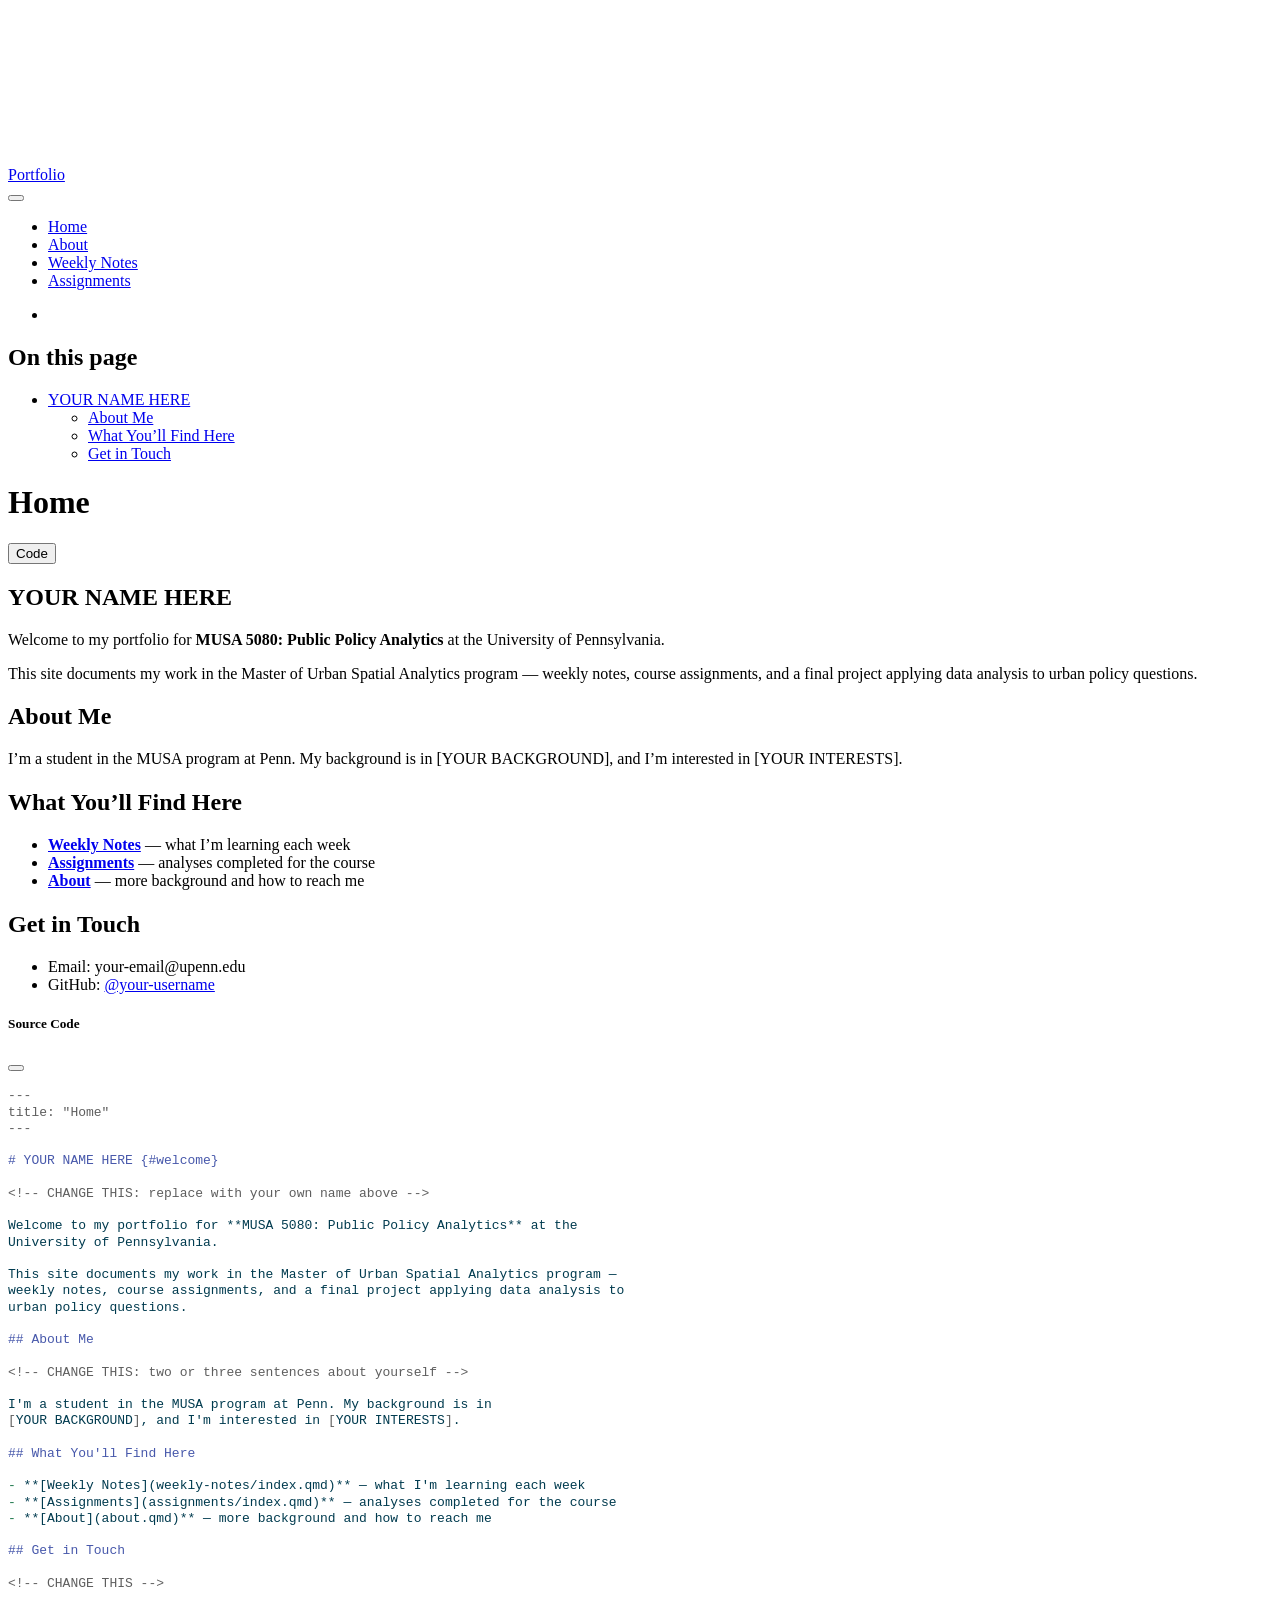
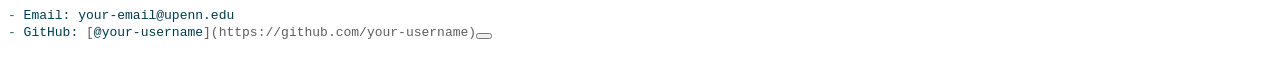
==== docs/index.html @ 505c193d "Initial commit" ====
<!DOCTYPE html>
<html xmlns="http://www.w3.org/1999/xhtml" lang="en" xml:lang="en"><head>

<meta charset="utf-8">
<meta name="generator" content="quarto-1.6.42">

<meta name="viewport" content="width=device-width, initial-scale=1.0, user-scalable=yes">


<title>Home – YOUR NAME HERE - MUSA 5080 Portfolio</title>
<style>
code{white-space: pre-wrap;}
span.smallcaps{font-variant: small-caps;}
div.columns{display: flex; gap: min(4vw, 1.5em);}
div.column{flex: auto; overflow-x: auto;}
div.hanging-indent{margin-left: 1.5em; text-indent: -1.5em;}
ul.task-list{list-style: none;}
ul.task-list li input[type="checkbox"] {
  width: 0.8em;
  margin: 0 0.8em 0.2em -1em; /* quarto-specific, see https://github.com/quarto-dev/quarto-cli/issues/4556 */ 
  vertical-align: middle;
}
/* CSS for syntax highlighting */
pre > code.sourceCode { white-space: pre; position: relative; }
pre > code.sourceCode > span { line-height: 1.25; }
pre > code.sourceCode > span:empty { height: 1.2em; }
.sourceCode { overflow: visible; }
code.sourceCode > span { color: inherit; text-decoration: inherit; }
div.sourceCode { margin: 1em 0; }
pre.sourceCode { margin: 0; }
@media screen {
div.sourceCode { overflow: auto; }
}
@media print {
pre > code.sourceCode { white-space: pre-wrap; }
pre > code.sourceCode > span { display: inline-block; text-indent: -5em; padding-left: 5em; }
}
pre.numberSource code
  { counter-reset: source-line 0; }
pre.numberSource code > span
  { position: relative; left: -4em; counter-increment: source-line; }
pre.numberSource code > span > a:first-child::before
  { content: counter(source-line);
    position: relative; left: -1em; text-align: right; vertical-align: baseline;
    border: none; display: inline-block;
    -webkit-touch-callout: none; -webkit-user-select: none;
    -khtml-user-select: none; -moz-user-select: none;
    -ms-user-select: none; user-select: none;
    padding: 0 4px; width: 4em;
  }
pre.numberSource { margin-left: 3em;  padding-left: 4px; }
div.sourceCode
  {   }
@media screen {
pre > code.sourceCode > span > a:first-child::before { text-decoration: underline; }
}
</style>


<script src="site_libs/quarto-nav/quarto-nav.js"></script>
<script src="site_libs/quarto-nav/headroom.min.js"></script>
<script src="site_libs/clipboard/clipboard.min.js"></script>
<script src="site_libs/quarto-search/autocomplete.umd.js"></script>
<script src="site_libs/quarto-search/fuse.min.js"></script>
<script src="site_libs/quarto-search/quarto-search.js"></script>
<meta name="quarto:offset" content="./">
<script src="site_libs/quarto-html/quarto.js"></script>
<script src="site_libs/quarto-html/popper.min.js"></script>
<script src="site_libs/quarto-html/tippy.umd.min.js"></script>
<script src="site_libs/quarto-html/anchor.min.js"></script>
<link href="site_libs/quarto-html/tippy.css" rel="stylesheet">
<link href="site_libs/quarto-html/quarto-syntax-highlighting-2f5df379a58b258e96c21c0638c20c03.css" rel="stylesheet" id="quarto-text-highlighting-styles">
<script src="site_libs/bootstrap/bootstrap.min.js"></script>
<link href="site_libs/bootstrap/bootstrap-icons.css" rel="stylesheet">
<link href="site_libs/bootstrap/bootstrap-6bd9cfa162949bde0a231f530c97869d.min.css" rel="stylesheet" append-hash="true" id="quarto-bootstrap" data-mode="light">
<script id="quarto-search-options" type="application/json">{
  "location": "navbar",
  "copy-button": false,
  "collapse-after": 3,
  "panel-placement": "end",
  "type": "overlay",
  "limit": 50,
  "keyboard-shortcut": [
    "f",
    "/",
    "s"
  ],
  "show-item-context": false,
  "language": {
    "search-no-results-text": "No results",
    "search-matching-documents-text": "matching documents",
    "search-copy-link-title": "Copy link to search",
    "search-hide-matches-text": "Hide additional matches",
    "search-more-match-text": "more match in this document",
    "search-more-matches-text": "more matches in this document",
    "search-clear-button-title": "Clear",
    "search-text-placeholder": "",
    "search-detached-cancel-button-title": "Cancel",
    "search-submit-button-title": "Submit",
    "search-label": "Search"
  }
}</script>


</head>

<body class="nav-fixed">

<div id="quarto-search-results"></div>
  <header id="quarto-header" class="headroom fixed-top">
    <nav class="navbar navbar-expand-lg " data-bs-theme="dark">
      <div class="navbar-container container-fluid">
      <div class="navbar-brand-container mx-auto">
    <a class="navbar-brand" href="./index.html">
    <span class="navbar-title">Portfolio</span>
    </a>
  </div>
            <div id="quarto-search" class="" title="Search"></div>
          <button class="navbar-toggler" type="button" data-bs-toggle="collapse" data-bs-target="#navbarCollapse" aria-controls="navbarCollapse" role="menu" aria-expanded="false" aria-label="Toggle navigation" onclick="if (window.quartoToggleHeadroom) { window.quartoToggleHeadroom(); }">
  <span class="navbar-toggler-icon"></span>
</button>
          <div class="collapse navbar-collapse" id="navbarCollapse">
            <ul class="navbar-nav navbar-nav-scroll me-auto">
  <li class="nav-item">
    <a class="nav-link active" href="./index.html" aria-current="page"> 
<span class="menu-text">Home</span></a>
  </li>  
  <li class="nav-item">
    <a class="nav-link" href="./about.html"> 
<span class="menu-text">About</span></a>
  </li>  
  <li class="nav-item">
    <a class="nav-link" href="./weekly-notes/index.html"> 
<span class="menu-text">Weekly Notes</span></a>
  </li>  
  <li class="nav-item">
    <a class="nav-link" href="./assignments/index.html"> 
<span class="menu-text">Assignments</span></a>
  </li>  
</ul>
            <ul class="navbar-nav navbar-nav-scroll ms-auto">
  <li class="nav-item compact">
    <a class="nav-link" href="https://github.com/YOUR-USERNAME-HERE/MUSA-5080-portfolio"> <i class="bi bi-github" role="img">
</i> 
<span class="menu-text"></span></a>
  </li>  
</ul>
          </div> <!-- /navcollapse -->
            <div class="quarto-navbar-tools">
</div>
      </div> <!-- /container-fluid -->
    </nav>
</header>
<!-- content -->
<div id="quarto-content" class="quarto-container page-columns page-rows-contents page-layout-article page-navbar">
<!-- sidebar -->
<!-- margin-sidebar -->
    <div id="quarto-margin-sidebar" class="sidebar margin-sidebar">
        <nav id="TOC" role="doc-toc" class="toc-active">
    <h2 id="toc-title">On this page</h2>
   
  <ul>
  <li><a href="#welcome" id="toc-welcome" class="nav-link active" data-scroll-target="#welcome">YOUR NAME HERE</a>
  <ul class="collapse">
  <li><a href="#about-me" id="toc-about-me" class="nav-link" data-scroll-target="#about-me">About Me</a></li>
  <li><a href="#what-youll-find-here" id="toc-what-youll-find-here" class="nav-link" data-scroll-target="#what-youll-find-here">What You’ll Find Here</a></li>
  <li><a href="#get-in-touch" id="toc-get-in-touch" class="nav-link" data-scroll-target="#get-in-touch">Get in Touch</a></li>
  </ul></li>
  </ul>
</nav>
    </div>
<!-- main -->
<main class="content" id="quarto-document-content">

<header id="title-block-header" class="quarto-title-block default">
<div class="quarto-title">
<div class="quarto-title-block"><div><h1 class="title">Home</h1><button type="button" class="btn code-tools-button" id="quarto-code-tools-source"><i class="bi"></i> Code</button></div></div>
</div>



<div class="quarto-title-meta">

    
  
    
  </div>
  


</header>


<section id="welcome" class="level1">
<h1>YOUR NAME HERE</h1>
<!-- CHANGE THIS: replace with your own name above -->
<p>Welcome to my portfolio for <strong>MUSA 5080: Public Policy Analytics</strong> at the University of Pennsylvania.</p>
<p>This site documents my work in the Master of Urban Spatial Analytics program — weekly notes, course assignments, and a final project applying data analysis to urban policy questions.</p>
<section id="about-me" class="level2">
<h2 class="anchored" data-anchor-id="about-me">About Me</h2>
<!-- CHANGE THIS: two or three sentences about yourself -->
<p>I’m a student in the MUSA program at Penn. My background is in [YOUR BACKGROUND], and I’m interested in [YOUR INTERESTS].</p>
</section>
<section id="what-youll-find-here" class="level2">
<h2 class="anchored" data-anchor-id="what-youll-find-here">What You’ll Find Here</h2>
<ul>
<li><strong><a href="./weekly-notes/index.html">Weekly Notes</a></strong> — what I’m learning each week</li>
<li><strong><a href="./assignments/index.html">Assignments</a></strong> — analyses completed for the course</li>
<li><strong><a href="./about.html">About</a></strong> — more background and how to reach me</li>
</ul>
</section>
<section id="get-in-touch" class="level2">
<h2 class="anchored" data-anchor-id="get-in-touch">Get in Touch</h2>
<!-- CHANGE THIS -->
<ul>
<li>Email: your-email@upenn.edu</li>
<li>GitHub: <a href="https://github.com/your-username"><span class="citation" data-cites="your-username">@your-username</span></a></li>
</ul>


<!-- -->

</section>
</section>

</main> <!-- /main -->
<script id="quarto-html-after-body" type="application/javascript">
window.document.addEventListener("DOMContentLoaded", function (event) {
  const toggleBodyColorMode = (bsSheetEl) => {
    const mode = bsSheetEl.getAttribute("data-mode");
    const bodyEl = window.document.querySelector("body");
    if (mode === "dark") {
      bodyEl.classList.add("quarto-dark");
      bodyEl.classList.remove("quarto-light");
    } else {
      bodyEl.classList.add("quarto-light");
      bodyEl.classList.remove("quarto-dark");
    }
  }
  const toggleBodyColorPrimary = () => {
    const bsSheetEl = window.document.querySelector("link#quarto-bootstrap");
    if (bsSheetEl) {
      toggleBodyColorMode(bsSheetEl);
    }
  }
  toggleBodyColorPrimary();  
  const icon = "";
  const anchorJS = new window.AnchorJS();
  anchorJS.options = {
    placement: 'right',
    icon: icon
  };
  anchorJS.add('.anchored');
  const isCodeAnnotation = (el) => {
    for (const clz of el.classList) {
      if (clz.startsWith('code-annotation-')) {                     
        return true;
      }
    }
    return false;
  }
  const onCopySuccess = function(e) {
    // button target
    const button = e.trigger;
    // don't keep focus
    button.blur();
    // flash "checked"
    button.classList.add('code-copy-button-checked');
    var currentTitle = button.getAttribute("title");
    button.setAttribute("title", "Copied!");
    let tooltip;
    if (window.bootstrap) {
      button.setAttribute("data-bs-toggle", "tooltip");
      button.setAttribute("data-bs-placement", "left");
      button.setAttribute("data-bs-title", "Copied!");
      tooltip = new bootstrap.Tooltip(button, 
        { trigger: "manual", 
          customClass: "code-copy-button-tooltip",
          offset: [0, -8]});
      tooltip.show();    
    }
    setTimeout(function() {
      if (tooltip) {
        tooltip.hide();
        button.removeAttribute("data-bs-title");
        button.removeAttribute("data-bs-toggle");
        button.removeAttribute("data-bs-placement");
      }
      button.setAttribute("title", currentTitle);
      button.classList.remove('code-copy-button-checked');
    }, 1000);
    // clear code selection
    e.clearSelection();
  }
  const getTextToCopy = function(trigger) {
      const codeEl = trigger.previousElementSibling.cloneNode(true);
      for (const childEl of codeEl.children) {
        if (isCodeAnnotation(childEl)) {
          childEl.remove();
        }
      }
      return codeEl.innerText;
  }
  const clipboard = new window.ClipboardJS('.code-copy-button:not([data-in-quarto-modal])', {
    text: getTextToCopy
  });
  clipboard.on('success', onCopySuccess);
  if (window.document.getElementById('quarto-embedded-source-code-modal')) {
    const clipboardModal = new window.ClipboardJS('.code-copy-button[data-in-quarto-modal]', {
      text: getTextToCopy,
      container: window.document.getElementById('quarto-embedded-source-code-modal')
    });
    clipboardModal.on('success', onCopySuccess);
  }
  const viewSource = window.document.getElementById('quarto-view-source') ||
                     window.document.getElementById('quarto-code-tools-source');
  if (viewSource) {
    const sourceUrl = viewSource.getAttribute("data-quarto-source-url");
    viewSource.addEventListener("click", function(e) {
      if (sourceUrl) {
        // rstudio viewer pane
        if (/\bcapabilities=\b/.test(window.location)) {
          window.open(sourceUrl);
        } else {
          window.location.href = sourceUrl;
        }
      } else {
        const modal = new bootstrap.Modal(document.getElementById('quarto-embedded-source-code-modal'));
        modal.show();
      }
      return false;
    });
  }
  function toggleCodeHandler(show) {
    return function(e) {
      const detailsSrc = window.document.querySelectorAll(".cell > details > .sourceCode");
      for (let i=0; i<detailsSrc.length; i++) {
        const details = detailsSrc[i].parentElement;
        if (show) {
          details.open = true;
        } else {
          details.removeAttribute("open");
        }
      }
      const cellCodeDivs = window.document.querySelectorAll(".cell > .sourceCode");
      const fromCls = show ? "hidden" : "unhidden";
      const toCls = show ? "unhidden" : "hidden";
      for (let i=0; i<cellCodeDivs.length; i++) {
        const codeDiv = cellCodeDivs[i];
        if (codeDiv.classList.contains(fromCls)) {
          codeDiv.classList.remove(fromCls);
          codeDiv.classList.add(toCls);
        } 
      }
      return false;
    }
  }
  const hideAllCode = window.document.getElementById("quarto-hide-all-code");
  if (hideAllCode) {
    hideAllCode.addEventListener("click", toggleCodeHandler(false));
  }
  const showAllCode = window.document.getElementById("quarto-show-all-code");
  if (showAllCode) {
    showAllCode.addEventListener("click", toggleCodeHandler(true));
  }
    var localhostRegex = new RegExp(/^(?:http|https):\/\/localhost\:?[0-9]*\//);
    var mailtoRegex = new RegExp(/^mailto:/);
      var filterRegex = new RegExp('/' + window.location.host + '/');
    var isInternal = (href) => {
        return filterRegex.test(href) || localhostRegex.test(href) || mailtoRegex.test(href);
    }
    // Inspect non-navigation links and adorn them if external
 	var links = window.document.querySelectorAll('a[href]:not(.nav-link):not(.navbar-brand):not(.toc-action):not(.sidebar-link):not(.sidebar-item-toggle):not(.pagination-link):not(.no-external):not([aria-hidden]):not(.dropdown-item):not(.quarto-navigation-tool):not(.about-link)');
    for (var i=0; i<links.length; i++) {
      const link = links[i];
      if (!isInternal(link.href)) {
        // undo the damage that might have been done by quarto-nav.js in the case of
        // links that we want to consider external
        if (link.dataset.originalHref !== undefined) {
          link.href = link.dataset.originalHref;
        }
      }
    }
  function tippyHover(el, contentFn, onTriggerFn, onUntriggerFn) {
    const config = {
      allowHTML: true,
      maxWidth: 500,
      delay: 100,
      arrow: false,
      appendTo: function(el) {
          return el.parentElement;
      },
      interactive: true,
      interactiveBorder: 10,
      theme: 'quarto',
      placement: 'bottom-start',
    };
    if (contentFn) {
      config.content = contentFn;
    }
    if (onTriggerFn) {
      config.onTrigger = onTriggerFn;
    }
    if (onUntriggerFn) {
      config.onUntrigger = onUntriggerFn;
    }
    window.tippy(el, config); 
  }
  const noterefs = window.document.querySelectorAll('a[role="doc-noteref"]');
  for (var i=0; i<noterefs.length; i++) {
    const ref = noterefs[i];
    tippyHover(ref, function() {
      // use id or data attribute instead here
      let href = ref.getAttribute('data-footnote-href') || ref.getAttribute('href');
      try { href = new URL(href).hash; } catch {}
      const id = href.replace(/^#\/?/, "");
      const note = window.document.getElementById(id);
      if (note) {
        return note.innerHTML;
      } else {
        return "";
      }
    });
  }
  const xrefs = window.document.querySelectorAll('a.quarto-xref');
  const processXRef = (id, note) => {
    // Strip column container classes
    const stripColumnClz = (el) => {
      el.classList.remove("page-full", "page-columns");
      if (el.children) {
        for (const child of el.children) {
          stripColumnClz(child);
        }
      }
    }
    stripColumnClz(note)
    if (id === null || id.startsWith('sec-')) {
      // Special case sections, only their first couple elements
      const container = document.createElement("div");
      if (note.children && note.children.length > 2) {
        container.appendChild(note.children[0].cloneNode(true));
        for (let i = 1; i < note.children.length; i++) {
          const child = note.children[i];
          if (child.tagName === "P" && child.innerText === "") {
            continue;
          } else {
            container.appendChild(child.cloneNode(true));
            break;
          }
        }
        if (window.Quarto?.typesetMath) {
          window.Quarto.typesetMath(container);
        }
        return container.innerHTML
      } else {
        if (window.Quarto?.typesetMath) {
          window.Quarto.typesetMath(note);
        }
        return note.innerHTML;
      }
    } else {
      // Remove any anchor links if they are present
      const anchorLink = note.querySelector('a.anchorjs-link');
      if (anchorLink) {
        anchorLink.remove();
      }
      if (window.Quarto?.typesetMath) {
        window.Quarto.typesetMath(note);
      }
      if (note.classList.contains("callout")) {
        return note.outerHTML;
      } else {
        return note.innerHTML;
      }
    }
  }
  for (var i=0; i<xrefs.length; i++) {
    const xref = xrefs[i];
    tippyHover(xref, undefined, function(instance) {
      instance.disable();
      let url = xref.getAttribute('href');
      let hash = undefined; 
      if (url.startsWith('#')) {
        hash = url;
      } else {
        try { hash = new URL(url).hash; } catch {}
      }
      if (hash) {
        const id = hash.replace(/^#\/?/, "");
        const note = window.document.getElementById(id);
        if (note !== null) {
          try {
            const html = processXRef(id, note.cloneNode(true));
            instance.setContent(html);
          } finally {
            instance.enable();
            instance.show();
          }
        } else {
          // See if we can fetch this
          fetch(url.split('#')[0])
          .then(res => res.text())
          .then(html => {
            const parser = new DOMParser();
            const htmlDoc = parser.parseFromString(html, "text/html");
            const note = htmlDoc.getElementById(id);
            if (note !== null) {
              const html = processXRef(id, note);
              instance.setContent(html);
            } 
          }).finally(() => {
            instance.enable();
            instance.show();
          });
        }
      } else {
        // See if we can fetch a full url (with no hash to target)
        // This is a special case and we should probably do some content thinning / targeting
        fetch(url)
        .then(res => res.text())
        .then(html => {
          const parser = new DOMParser();
          const htmlDoc = parser.parseFromString(html, "text/html");
          const note = htmlDoc.querySelector('main.content');
          if (note !== null) {
            // This should only happen for chapter cross references
            // (since there is no id in the URL)
            // remove the first header
            if (note.children.length > 0 && note.children[0].tagName === "HEADER") {
              note.children[0].remove();
            }
            const html = processXRef(null, note);
            instance.setContent(html);
          } 
        }).finally(() => {
          instance.enable();
          instance.show();
        });
      }
    }, function(instance) {
    });
  }
      let selectedAnnoteEl;
      const selectorForAnnotation = ( cell, annotation) => {
        let cellAttr = 'data-code-cell="' + cell + '"';
        let lineAttr = 'data-code-annotation="' +  annotation + '"';
        const selector = 'span[' + cellAttr + '][' + lineAttr + ']';
        return selector;
      }
      const selectCodeLines = (annoteEl) => {
        const doc = window.document;
        const targetCell = annoteEl.getAttribute("data-target-cell");
        const targetAnnotation = annoteEl.getAttribute("data-target-annotation");
        const annoteSpan = window.document.querySelector(selectorForAnnotation(targetCell, targetAnnotation));
        const lines = annoteSpan.getAttribute("data-code-lines").split(",");
        const lineIds = lines.map((line) => {
          return targetCell + "-" + line;
        })
        let top = null;
        let height = null;
        let parent = null;
        if (lineIds.length > 0) {
            //compute the position of the single el (top and bottom and make a div)
            const el = window.document.getElementById(lineIds[0]);
            top = el.offsetTop;
            height = el.offsetHeight;
            parent = el.parentElement.parentElement;
          if (lineIds.length > 1) {
            const lastEl = window.document.getElementById(lineIds[lineIds.length - 1]);
            const bottom = lastEl.offsetTop + lastEl.offsetHeight;
            height = bottom - top;
          }
          if (top !== null && height !== null && parent !== null) {
            // cook up a div (if necessary) and position it 
            let div = window.document.getElementById("code-annotation-line-highlight");
            if (div === null) {
              div = window.document.createElement("div");
              div.setAttribute("id", "code-annotation-line-highlight");
              div.style.position = 'absolute';
              parent.appendChild(div);
            }
            div.style.top = top - 2 + "px";
            div.style.height = height + 4 + "px";
            div.style.left = 0;
            let gutterDiv = window.document.getElementById("code-annotation-line-highlight-gutter");
            if (gutterDiv === null) {
              gutterDiv = window.document.createElement("div");
              gutterDiv.setAttribute("id", "code-annotation-line-highlight-gutter");
              gutterDiv.style.position = 'absolute';
              const codeCell = window.document.getElementById(targetCell);
              const gutter = codeCell.querySelector('.code-annotation-gutter');
              gutter.appendChild(gutterDiv);
            }
            gutterDiv.style.top = top - 2 + "px";
            gutterDiv.style.height = height + 4 + "px";
          }
          selectedAnnoteEl = annoteEl;
        }
      };
      const unselectCodeLines = () => {
        const elementsIds = ["code-annotation-line-highlight", "code-annotation-line-highlight-gutter"];
        elementsIds.forEach((elId) => {
          const div = window.document.getElementById(elId);
          if (div) {
            div.remove();
          }
        });
        selectedAnnoteEl = undefined;
      };
        // Handle positioning of the toggle
    window.addEventListener(
      "resize",
      throttle(() => {
        elRect = undefined;
        if (selectedAnnoteEl) {
          selectCodeLines(selectedAnnoteEl);
        }
      }, 10)
    );
    function throttle(fn, ms) {
    let throttle = false;
    let timer;
      return (...args) => {
        if(!throttle) { // first call gets through
            fn.apply(this, args);
            throttle = true;
        } else { // all the others get throttled
            if(timer) clearTimeout(timer); // cancel #2
            timer = setTimeout(() => {
              fn.apply(this, args);
              timer = throttle = false;
            }, ms);
        }
      };
    }
      // Attach click handler to the DT
      const annoteDls = window.document.querySelectorAll('dt[data-target-cell]');
      for (const annoteDlNode of annoteDls) {
        annoteDlNode.addEventListener('click', (event) => {
          const clickedEl = event.target;
          if (clickedEl !== selectedAnnoteEl) {
            unselectCodeLines();
            const activeEl = window.document.querySelector('dt[data-target-cell].code-annotation-active');
            if (activeEl) {
              activeEl.classList.remove('code-annotation-active');
            }
            selectCodeLines(clickedEl);
            clickedEl.classList.add('code-annotation-active');
          } else {
            // Unselect the line
            unselectCodeLines();
            clickedEl.classList.remove('code-annotation-active');
          }
        });
      }
  const findCites = (el) => {
    const parentEl = el.parentElement;
    if (parentEl) {
      const cites = parentEl.dataset.cites;
      if (cites) {
        return {
          el,
          cites: cites.split(' ')
        };
      } else {
        return findCites(el.parentElement)
      }
    } else {
      return undefined;
    }
  };
  var bibliorefs = window.document.querySelectorAll('a[role="doc-biblioref"]');
  for (var i=0; i<bibliorefs.length; i++) {
    const ref = bibliorefs[i];
    const citeInfo = findCites(ref);
    if (citeInfo) {
      tippyHover(citeInfo.el, function() {
        var popup = window.document.createElement('div');
        citeInfo.cites.forEach(function(cite) {
          var citeDiv = window.document.createElement('div');
          citeDiv.classList.add('hanging-indent');
          citeDiv.classList.add('csl-entry');
          var biblioDiv = window.document.getElementById('ref-' + cite);
          if (biblioDiv) {
            citeDiv.innerHTML = biblioDiv.innerHTML;
          }
          popup.appendChild(citeDiv);
        });
        return popup.innerHTML;
      });
    }
  }
});
</script><div class="modal fade" id="quarto-embedded-source-code-modal" tabindex="-1" aria-labelledby="quarto-embedded-source-code-modal-label" aria-hidden="true"><div class="modal-dialog modal-dialog-scrollable"><div class="modal-content"><div class="modal-header"><h5 class="modal-title" id="quarto-embedded-source-code-modal-label">Source Code</h5><button class="btn-close" data-bs-dismiss="modal"></button></div><div class="modal-body"><div class="">
<div class="sourceCode" id="cb1" data-shortcodes="false"><pre class="sourceCode markdown code-with-copy"><code class="sourceCode markdown"><span id="cb1-1"><a href="#cb1-1" aria-hidden="true" tabindex="-1"></a><span class="co">---</span></span>
<span id="cb1-2"><a href="#cb1-2" aria-hidden="true" tabindex="-1"></a><span class="an">title:</span><span class="co"> "Home"</span></span>
<span id="cb1-3"><a href="#cb1-3" aria-hidden="true" tabindex="-1"></a><span class="co">---</span></span>
<span id="cb1-4"><a href="#cb1-4" aria-hidden="true" tabindex="-1"></a></span>
<span id="cb1-5"><a href="#cb1-5" aria-hidden="true" tabindex="-1"></a><span class="fu"># YOUR NAME HERE {#welcome}</span></span>
<span id="cb1-6"><a href="#cb1-6" aria-hidden="true" tabindex="-1"></a></span>
<span id="cb1-7"><a href="#cb1-7" aria-hidden="true" tabindex="-1"></a><span class="co">&lt;!-- CHANGE THIS: replace with your own name above --&gt;</span></span>
<span id="cb1-8"><a href="#cb1-8" aria-hidden="true" tabindex="-1"></a></span>
<span id="cb1-9"><a href="#cb1-9" aria-hidden="true" tabindex="-1"></a>Welcome to my portfolio for **MUSA 5080: Public Policy Analytics** at the</span>
<span id="cb1-10"><a href="#cb1-10" aria-hidden="true" tabindex="-1"></a>University of Pennsylvania.</span>
<span id="cb1-11"><a href="#cb1-11" aria-hidden="true" tabindex="-1"></a></span>
<span id="cb1-12"><a href="#cb1-12" aria-hidden="true" tabindex="-1"></a>This site documents my work in the Master of Urban Spatial Analytics program —</span>
<span id="cb1-13"><a href="#cb1-13" aria-hidden="true" tabindex="-1"></a>weekly notes, course assignments, and a final project applying data analysis to</span>
<span id="cb1-14"><a href="#cb1-14" aria-hidden="true" tabindex="-1"></a>urban policy questions.</span>
<span id="cb1-15"><a href="#cb1-15" aria-hidden="true" tabindex="-1"></a></span>
<span id="cb1-16"><a href="#cb1-16" aria-hidden="true" tabindex="-1"></a><span class="fu">## About Me</span></span>
<span id="cb1-17"><a href="#cb1-17" aria-hidden="true" tabindex="-1"></a></span>
<span id="cb1-18"><a href="#cb1-18" aria-hidden="true" tabindex="-1"></a><span class="co">&lt;!-- CHANGE THIS: two or three sentences about yourself --&gt;</span></span>
<span id="cb1-19"><a href="#cb1-19" aria-hidden="true" tabindex="-1"></a></span>
<span id="cb1-20"><a href="#cb1-20" aria-hidden="true" tabindex="-1"></a>I'm a student in the MUSA program at Penn. My background is in</span>
<span id="cb1-21"><a href="#cb1-21" aria-hidden="true" tabindex="-1"></a><span class="co">[</span><span class="ot">YOUR BACKGROUND</span><span class="co">]</span>, and I'm interested in <span class="co">[</span><span class="ot">YOUR INTERESTS</span><span class="co">]</span>.</span>
<span id="cb1-22"><a href="#cb1-22" aria-hidden="true" tabindex="-1"></a></span>
<span id="cb1-23"><a href="#cb1-23" aria-hidden="true" tabindex="-1"></a><span class="fu">## What You'll Find Here</span></span>
<span id="cb1-24"><a href="#cb1-24" aria-hidden="true" tabindex="-1"></a></span>
<span id="cb1-25"><a href="#cb1-25" aria-hidden="true" tabindex="-1"></a><span class="ss">- </span>**[Weekly Notes](weekly-notes/index.qmd)** — what I'm learning each week</span>
<span id="cb1-26"><a href="#cb1-26" aria-hidden="true" tabindex="-1"></a><span class="ss">- </span>**[Assignments](assignments/index.qmd)** — analyses completed for the course</span>
<span id="cb1-27"><a href="#cb1-27" aria-hidden="true" tabindex="-1"></a><span class="ss">- </span>**[About](about.qmd)** — more background and how to reach me</span>
<span id="cb1-28"><a href="#cb1-28" aria-hidden="true" tabindex="-1"></a></span>
<span id="cb1-29"><a href="#cb1-29" aria-hidden="true" tabindex="-1"></a><span class="fu">## Get in Touch</span></span>
<span id="cb1-30"><a href="#cb1-30" aria-hidden="true" tabindex="-1"></a></span>
<span id="cb1-31"><a href="#cb1-31" aria-hidden="true" tabindex="-1"></a><span class="co">&lt;!-- CHANGE THIS --&gt;</span></span>
<span id="cb1-32"><a href="#cb1-32" aria-hidden="true" tabindex="-1"></a></span>
<span id="cb1-33"><a href="#cb1-33" aria-hidden="true" tabindex="-1"></a><span class="ss">- </span>Email: your-email@upenn.edu</span>
<span id="cb1-34"><a href="#cb1-34" aria-hidden="true" tabindex="-1"></a><span class="ss">- </span>GitHub: <span class="co">[</span><span class="ot">@your-username</span><span class="co">](https://github.com/your-username)</span></span></code><button title="Copy to Clipboard" class="code-copy-button" data-in-quarto-modal=""><i class="bi"></i></button></pre></div>
</div></div></div></div></div>
</div> <!-- /content -->




</body></html>
---- docs/site_libs/quarto-html/tippy.css ----
.tippy-box[data-animation=fade][data-state=hidden]{opacity:0}[data-tippy-root]{max-width:calc(100vw - 10px)}.tippy-box{position:relative;background-color:#333;color:#fff;border-radius:4px;font-size:14px;line-height:1.4;white-space:normal;outline:0;transition-property:transform,visibility,opacity}.tippy-box[data-placement^=top]>.tippy-arrow{bottom:0}.tippy-box[data-placement^=top]>.tippy-arrow:before{bottom:-7px;left:0;border-width:8px 8px 0;border-top-color:initial;transform-origin:center top}.tippy-box[data-placement^=bottom]>.tippy-arrow{top:0}.tippy-box[data-placement^=bottom]>.tippy-arrow:before{top:-7px;left:0;border-width:0 8px 8px;border-bottom-color:initial;transform-origin:center bottom}.tippy-box[data-placement^=left]>.tippy-arrow{right:0}.tippy-box[data-placement^=left]>.tippy-arrow:before{border-width:8px 0 8px 8px;border-left-color:initial;right:-7px;transform-origin:center left}.tippy-box[data-placement^=right]>.tippy-arrow{left:0}.tippy-box[data-placement^=right]>.tippy-arrow:before{left:-7px;border-width:8px 8px 8px 0;border-right-color:initial;transform-origin:center right}.tippy-box[data-inertia][data-state=visible]{transition-timing-function:cubic-bezier(.54,1.5,.38,1.11)}.tippy-arrow{width:16px;height:16px;color:#333}.tippy-arrow:before{content:"";position:absolute;border-color:transparent;border-style:solid}.tippy-content{position:relative;padding:5px 9px;z-index:1}
---- docs/site_libs/quarto-html/quarto-syntax-highlighting-2f5df379a58b258e96c21c0638c20c03.css ----
/* quarto syntax highlight colors */
:root {
  --quarto-hl-ot-color: #003B4F;
  --quarto-hl-at-color: #657422;
  --quarto-hl-ss-color: #20794D;
  --quarto-hl-an-color: #5E5E5E;
  --quarto-hl-fu-color: #4758AB;
  --quarto-hl-st-color: #20794D;
  --quarto-hl-cf-color: #003B4F;
  --quarto-hl-op-color: #5E5E5E;
  --quarto-hl-er-color: #AD0000;
  --quarto-hl-bn-color: #AD0000;
  --quarto-hl-al-color: #AD0000;
  --quarto-hl-va-color: #111111;
  --quarto-hl-bu-color: inherit;
  --quarto-hl-ex-color: inherit;
  --quarto-hl-pp-color: #AD0000;
  --quarto-hl-in-color: #5E5E5E;
  --quarto-hl-vs-color: #20794D;
  --quarto-hl-wa-color: #5E5E5E;
  --quarto-hl-do-color: #5E5E5E;
  --quarto-hl-im-color: #00769E;
  --quarto-hl-ch-color: #20794D;
  --quarto-hl-dt-color: #AD0000;
  --quarto-hl-fl-color: #AD0000;
  --quarto-hl-co-color: #5E5E5E;
  --quarto-hl-cv-color: #5E5E5E;
  --quarto-hl-cn-color: #8f5902;
  --quarto-hl-sc-color: #5E5E5E;
  --quarto-hl-dv-color: #AD0000;
  --quarto-hl-kw-color: #003B4F;
}

/* other quarto variables */
:root {
  --quarto-font-monospace: SFMono-Regular, Menlo, Monaco, Consolas, "Liberation Mono", "Courier New", monospace;
}

pre > code.sourceCode > span {
  color: #003B4F;
}

code span {
  color: #003B4F;
}

code.sourceCode > span {
  color: #003B4F;
}

div.sourceCode,
div.sourceCode pre.sourceCode {
  color: #003B4F;
}

code span.ot {
  color: #003B4F;
  font-style: inherit;
}

code span.at {
  color: #657422;
  font-style: inherit;
}

code span.ss {
  color: #20794D;
  font-style: inherit;
}

code span.an {
  color: #5E5E5E;
  font-style: inherit;
}

code span.fu {
  color: #4758AB;
  font-style: inherit;
}

code span.st {
  color: #20794D;
  font-style: inherit;
}

code span.cf {
  color: #003B4F;
  font-weight: bold;
  font-style: inherit;
}

code span.op {
  color: #5E5E5E;
  font-style: inherit;
}

code span.er {
  color: #AD0000;
  font-style: inherit;
}

code span.bn {
  color: #AD0000;
  font-style: inherit;
}

code span.al {
  color: #AD0000;
  font-style: inherit;
}

code span.va {
  color: #111111;
  font-style: inherit;
}

code span.bu {
  font-style: inherit;
}

code span.ex {
  font-style: inherit;
}

code span.pp {
  color: #AD0000;
  font-style: inherit;
}

code span.in {
  color: #5E5E5E;
  font-style: inherit;
}

code span.vs {
  color: #20794D;
  font-style: inherit;
}

code span.wa {
  color: #5E5E5E;
  font-style: italic;
}

code span.do {
  color: #5E5E5E;
  font-style: italic;
}

code span.im {
  color: #00769E;
  font-style: inherit;
}

code span.ch {
  color: #20794D;
  font-style: inherit;
}

code span.dt {
  color: #AD0000;
  font-style: inherit;
}

code span.fl {
  color: #AD0000;
  font-style: inherit;
}

code span.co {
  color: #5E5E5E;
  font-style: inherit;
}

code span.cv {
  color: #5E5E5E;
  font-style: italic;
}

code span.cn {
  color: #8f5902;
  font-style: inherit;
}

code span.sc {
  color: #5E5E5E;
  font-style: inherit;
}

code span.dv {
  color: #AD0000;
  font-style: inherit;
}

code span.kw {
  color: #003B4F;
  font-weight: bold;
  font-style: inherit;
}

.prevent-inlining {
  content: "</";
}

/*# sourceMappingURL=35eb38a806ee71ea6d2563be2308c832.css.map */
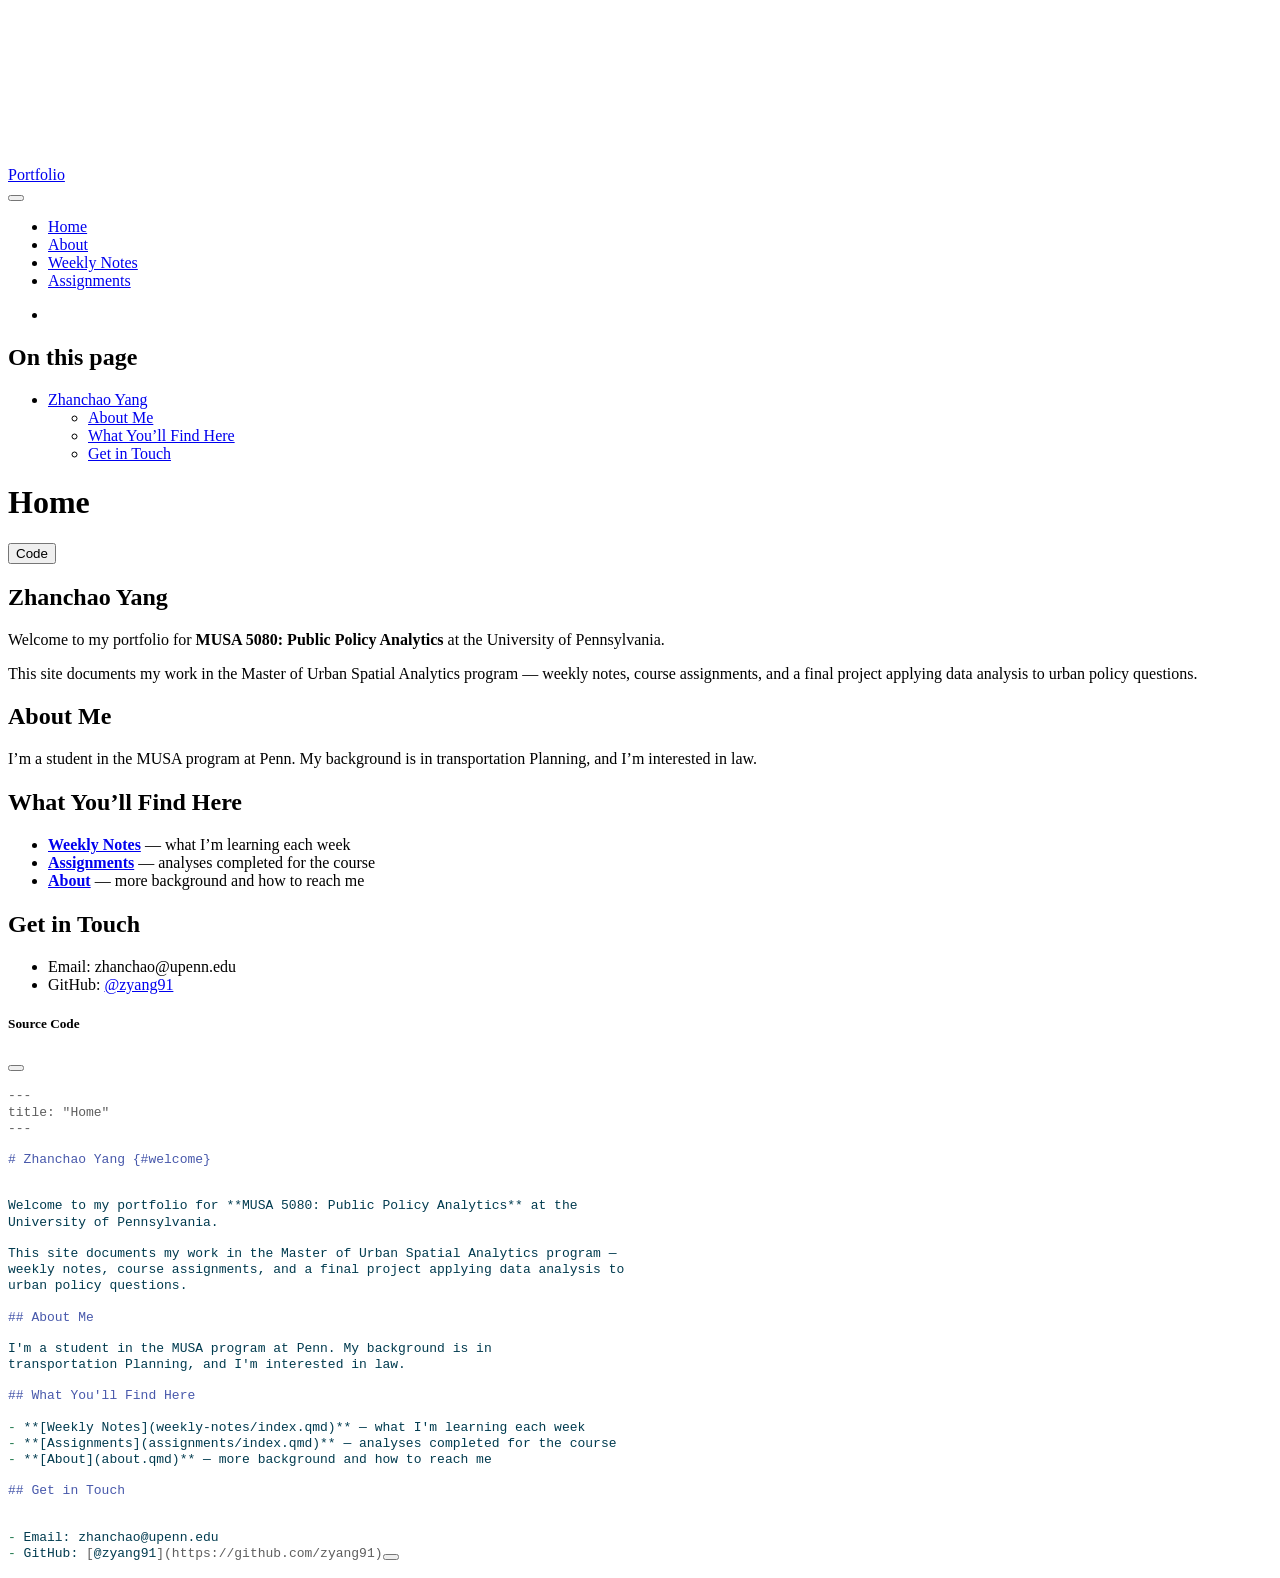
==== commit a8c522d6: "updated" ====
--- a/docs/index.html
+++ b/docs/index.html
@@ -2,12 +2,12 @@
 <html xmlns="http://www.w3.org/1999/xhtml" lang="en" xml:lang="en"><head>
 
 <meta charset="utf-8">
-<meta name="generator" content="quarto-1.6.42">
+<meta name="generator" content="quarto-1.7.33">
 
 <meta name="viewport" content="width=device-width, initial-scale=1.0, user-scalable=yes">
 
 
-<title>Home – YOUR NAME HERE - MUSA 5080 Portfolio</title>
+<title>Home – Zhanchao’s MUSA 5080 Portfolio</title>
 <style>
 code{white-space: pre-wrap;}
 span.smallcaps{font-variant: small-caps;}
@@ -21,8 +21,9 @@
   vertical-align: middle;
 }
 /* CSS for syntax highlighting */
+html { -webkit-text-size-adjust: 100%; }
 pre > code.sourceCode { white-space: pre; position: relative; }
-pre > code.sourceCode > span { line-height: 1.25; }
+pre > code.sourceCode > span { display: inline-block; line-height: 1.25; }
 pre > code.sourceCode > span:empty { height: 1.2em; }
 .sourceCode { overflow: visible; }
 code.sourceCode > span { color: inherit; text-decoration: inherit; }
@@ -33,7 +34,7 @@
 }
 @media print {
 pre > code.sourceCode { white-space: pre-wrap; }
-pre > code.sourceCode > span { display: inline-block; text-indent: -5em; padding-left: 5em; }
+pre > code.sourceCode > span { text-indent: -5em; padding-left: 5em; }
 }
 pre.numberSource code
   { counter-reset: source-line 0; }
@@ -64,15 +65,16 @@
 <script src="site_libs/quarto-search/fuse.min.js"></script>
 <script src="site_libs/quarto-search/quarto-search.js"></script>
 <meta name="quarto:offset" content="./">
-<script src="site_libs/quarto-html/quarto.js"></script>
+<script src="site_libs/quarto-html/quarto.js" type="module"></script>
+<script src="site_libs/quarto-html/tabsets/tabsets.js" type="module"></script>
 <script src="site_libs/quarto-html/popper.min.js"></script>
 <script src="site_libs/quarto-html/tippy.umd.min.js"></script>
 <script src="site_libs/quarto-html/anchor.min.js"></script>
 <link href="site_libs/quarto-html/tippy.css" rel="stylesheet">
-<link href="site_libs/quarto-html/quarto-syntax-highlighting-2f5df379a58b258e96c21c0638c20c03.css" rel="stylesheet" id="quarto-text-highlighting-styles">
+<link href="site_libs/quarto-html/quarto-syntax-highlighting-ea385d0e468b0dd5ea5bf0780b1290d9.css" rel="stylesheet" id="quarto-text-highlighting-styles">
 <script src="site_libs/bootstrap/bootstrap.min.js"></script>
 <link href="site_libs/bootstrap/bootstrap-icons.css" rel="stylesheet">
-<link href="site_libs/bootstrap/bootstrap-6bd9cfa162949bde0a231f530c97869d.min.css" rel="stylesheet" append-hash="true" id="quarto-bootstrap" data-mode="light">
+<link href="site_libs/bootstrap/bootstrap-c1fac2584b48ed01fb6e278e36375074.min.css" rel="stylesheet" append-hash="true" id="quarto-bootstrap" data-mode="light">
 <script id="quarto-search-options" type="application/json">{
   "location": "navbar",
   "copy-button": false,
@@ -104,7 +106,7 @@
 
 </head>
 
-<body class="nav-fixed">
+<body class="nav-fixed quarto-light">
 
 <div id="quarto-search-results"></div>
   <header id="quarto-header" class="headroom fixed-top">
@@ -140,7 +142,7 @@
 </ul>
             <ul class="navbar-nav navbar-nav-scroll ms-auto">
   <li class="nav-item compact">
-    <a class="nav-link" href="https://github.com/YOUR-USERNAME-HERE/MUSA-5080-portfolio"> <i class="bi bi-github" role="img">
+    <a class="nav-link" href="https://github.com/zyang91/test"> <i class="bi bi-github" role="img">
 </i> 
 <span class="menu-text"></span></a>
   </li>  
@@ -160,7 +162,7 @@
     <h2 id="toc-title">On this page</h2>
    
   <ul>
-  <li><a href="#welcome" id="toc-welcome" class="nav-link active" data-scroll-target="#welcome">YOUR NAME HERE</a>
+  <li><a href="#welcome" id="toc-welcome" class="nav-link active" data-scroll-target="#welcome">Zhanchao Yang</a>
   <ul class="collapse">
   <li><a href="#about-me" id="toc-about-me" class="nav-link" data-scroll-target="#about-me">About Me</a></li>
   <li><a href="#what-youll-find-here" id="toc-what-youll-find-here" class="nav-link" data-scroll-target="#what-youll-find-here">What You’ll Find Here</a></li>
@@ -192,14 +194,12 @@
 
 
 <section id="welcome" class="level1">
-<h1>YOUR NAME HERE</h1>
-<!-- CHANGE THIS: replace with your own name above -->
+<h1>Zhanchao Yang</h1>
 <p>Welcome to my portfolio for <strong>MUSA 5080: Public Policy Analytics</strong> at the University of Pennsylvania.</p>
 <p>This site documents my work in the Master of Urban Spatial Analytics program — weekly notes, course assignments, and a final project applying data analysis to urban policy questions.</p>
 <section id="about-me" class="level2">
 <h2 class="anchored" data-anchor-id="about-me">About Me</h2>
-<!-- CHANGE THIS: two or three sentences about yourself -->
-<p>I’m a student in the MUSA program at Penn. My background is in [YOUR BACKGROUND], and I’m interested in [YOUR INTERESTS].</p>
+<p>I’m a student in the MUSA program at Penn. My background is in transportation Planning, and I’m interested in law.</p>
 </section>
 <section id="what-youll-find-here" class="level2">
 <h2 class="anchored" data-anchor-id="what-youll-find-here">What You’ll Find Here</h2>
@@ -211,10 +211,9 @@
 </section>
 <section id="get-in-touch" class="level2">
 <h2 class="anchored" data-anchor-id="get-in-touch">Get in Touch</h2>
-<!-- CHANGE THIS -->
 <ul>
-<li>Email: your-email@upenn.edu</li>
-<li>GitHub: <a href="https://github.com/your-username"><span class="citation" data-cites="your-username">@your-username</span></a></li>
+<li>Email: zhanchao@upenn.edu</li>
+<li>GitHub: <a href="https://github.com/zyang91"><span class="citation" data-cites="zyang91">@zyang91</span></a></li>
 </ul>
 
 
@@ -225,287 +224,293 @@
 
 </main> <!-- /main -->
 <script id="quarto-html-after-body" type="application/javascript">
-window.document.addEventListener("DOMContentLoaded", function (event) {
-  const toggleBodyColorMode = (bsSheetEl) => {
-    const mode = bsSheetEl.getAttribute("data-mode");
-    const bodyEl = window.document.querySelector("body");
-    if (mode === "dark") {
-      bodyEl.classList.add("quarto-dark");
-      bodyEl.classList.remove("quarto-light");
-    } else {
-      bodyEl.classList.add("quarto-light");
-      bodyEl.classList.remove("quarto-dark");
-    }
-  }
-  const toggleBodyColorPrimary = () => {
-    const bsSheetEl = window.document.querySelector("link#quarto-bootstrap");
-    if (bsSheetEl) {
-      toggleBodyColorMode(bsSheetEl);
-    }
-  }
-  toggleBodyColorPrimary();  
-  const icon = "";
-  const anchorJS = new window.AnchorJS();
-  anchorJS.options = {
-    placement: 'right',
-    icon: icon
-  };
-  anchorJS.add('.anchored');
-  const isCodeAnnotation = (el) => {
-    for (const clz of el.classList) {
-      if (clz.startsWith('code-annotation-')) {                     
-        return true;
-      }
-    }
-    return false;
-  }
-  const onCopySuccess = function(e) {
-    // button target
-    const button = e.trigger;
-    // don't keep focus
-    button.blur();
-    // flash "checked"
-    button.classList.add('code-copy-button-checked');
-    var currentTitle = button.getAttribute("title");
-    button.setAttribute("title", "Copied!");
-    let tooltip;
-    if (window.bootstrap) {
-      button.setAttribute("data-bs-toggle", "tooltip");
-      button.setAttribute("data-bs-placement", "left");
-      button.setAttribute("data-bs-title", "Copied!");
-      tooltip = new bootstrap.Tooltip(button, 
-        { trigger: "manual", 
-          customClass: "code-copy-button-tooltip",
-          offset: [0, -8]});
-      tooltip.show();    
-    }
-    setTimeout(function() {
-      if (tooltip) {
-        tooltip.hide();
-        button.removeAttribute("data-bs-title");
-        button.removeAttribute("data-bs-toggle");
-        button.removeAttribute("data-bs-placement");
-      }
-      button.setAttribute("title", currentTitle);
-      button.classList.remove('code-copy-button-checked');
-    }, 1000);
-    // clear code selection
-    e.clearSelection();
-  }
-  const getTextToCopy = function(trigger) {
-      const codeEl = trigger.previousElementSibling.cloneNode(true);
-      for (const childEl of codeEl.children) {
-        if (isCodeAnnotation(childEl)) {
-          childEl.remove();
-        }
-      }
-      return codeEl.innerText;
-  }
-  const clipboard = new window.ClipboardJS('.code-copy-button:not([data-in-quarto-modal])', {
-    text: getTextToCopy
-  });
-  clipboard.on('success', onCopySuccess);
-  if (window.document.getElementById('quarto-embedded-source-code-modal')) {
-    const clipboardModal = new window.ClipboardJS('.code-copy-button[data-in-quarto-modal]', {
-      text: getTextToCopy,
-      container: window.document.getElementById('quarto-embedded-source-code-modal')
+  window.document.addEventListener("DOMContentLoaded", function (event) {
+    const icon = "";
+    const anchorJS = new window.AnchorJS();
+    anchorJS.options = {
+      placement: 'right',
+      icon: icon
+    };
+    anchorJS.add('.anchored');
+    const isCodeAnnotation = (el) => {
+      for (const clz of el.classList) {
+        if (clz.startsWith('code-annotation-')) {                     
+          return true;
+        }
+      }
+      return false;
+    }
+    const onCopySuccess = function(e) {
+      // button target
+      const button = e.trigger;
+      // don't keep focus
+      button.blur();
+      // flash "checked"
+      button.classList.add('code-copy-button-checked');
+      var currentTitle = button.getAttribute("title");
+      button.setAttribute("title", "Copied!");
+      let tooltip;
+      if (window.bootstrap) {
+        button.setAttribute("data-bs-toggle", "tooltip");
+        button.setAttribute("data-bs-placement", "left");
+        button.setAttribute("data-bs-title", "Copied!");
+        tooltip = new bootstrap.Tooltip(button, 
+          { trigger: "manual", 
+            customClass: "code-copy-button-tooltip",
+            offset: [0, -8]});
+        tooltip.show();    
+      }
+      setTimeout(function() {
+        if (tooltip) {
+          tooltip.hide();
+          button.removeAttribute("data-bs-title");
+          button.removeAttribute("data-bs-toggle");
+          button.removeAttribute("data-bs-placement");
+        }
+        button.setAttribute("title", currentTitle);
+        button.classList.remove('code-copy-button-checked');
+      }, 1000);
+      // clear code selection
+      e.clearSelection();
+    }
+    const getTextToCopy = function(trigger) {
+        const codeEl = trigger.previousElementSibling.cloneNode(true);
+        for (const childEl of codeEl.children) {
+          if (isCodeAnnotation(childEl)) {
+            childEl.remove();
+          }
+        }
+        return codeEl.innerText;
+    }
+    const clipboard = new window.ClipboardJS('.code-copy-button:not([data-in-quarto-modal])', {
+      text: getTextToCopy
     });
-    clipboardModal.on('success', onCopySuccess);
-  }
-  const viewSource = window.document.getElementById('quarto-view-source') ||
-                     window.document.getElementById('quarto-code-tools-source');
-  if (viewSource) {
-    const sourceUrl = viewSource.getAttribute("data-quarto-source-url");
-    viewSource.addEventListener("click", function(e) {
-      if (sourceUrl) {
-        // rstudio viewer pane
-        if (/\bcapabilities=\b/.test(window.location)) {
-          window.open(sourceUrl);
+    clipboard.on('success', onCopySuccess);
+    if (window.document.getElementById('quarto-embedded-source-code-modal')) {
+      const clipboardModal = new window.ClipboardJS('.code-copy-button[data-in-quarto-modal]', {
+        text: getTextToCopy,
+        container: window.document.getElementById('quarto-embedded-source-code-modal')
+      });
+      clipboardModal.on('success', onCopySuccess);
+    }
+    const viewSource = window.document.getElementById('quarto-view-source') ||
+                       window.document.getElementById('quarto-code-tools-source');
+    if (viewSource) {
+      const sourceUrl = viewSource.getAttribute("data-quarto-source-url");
+      viewSource.addEventListener("click", function(e) {
+        if (sourceUrl) {
+          // rstudio viewer pane
+          if (/\bcapabilities=\b/.test(window.location)) {
+            window.open(sourceUrl);
+          } else {
+            window.location.href = sourceUrl;
+          }
         } else {
-          window.location.href = sourceUrl;
+          const modal = new bootstrap.Modal(document.getElementById('quarto-embedded-source-code-modal'));
+          modal.show();
+        }
+        return false;
+      });
+    }
+    function toggleCodeHandler(show) {
+      return function(e) {
+        const detailsSrc = window.document.querySelectorAll(".cell > details > .sourceCode");
+        for (let i=0; i<detailsSrc.length; i++) {
+          const details = detailsSrc[i].parentElement;
+          if (show) {
+            details.open = true;
+          } else {
+            details.removeAttribute("open");
+          }
+        }
+        const cellCodeDivs = window.document.querySelectorAll(".cell > .sourceCode");
+        const fromCls = show ? "hidden" : "unhidden";
+        const toCls = show ? "unhidden" : "hidden";
+        for (let i=0; i<cellCodeDivs.length; i++) {
+          const codeDiv = cellCodeDivs[i];
+          if (codeDiv.classList.contains(fromCls)) {
+            codeDiv.classList.remove(fromCls);
+            codeDiv.classList.add(toCls);
+          } 
+        }
+        return false;
+      }
+    }
+    const hideAllCode = window.document.getElementById("quarto-hide-all-code");
+    if (hideAllCode) {
+      hideAllCode.addEventListener("click", toggleCodeHandler(false));
+    }
+    const showAllCode = window.document.getElementById("quarto-show-all-code");
+    if (showAllCode) {
+      showAllCode.addEventListener("click", toggleCodeHandler(true));
+    }
+      var localhostRegex = new RegExp(/^(?:http|https):\/\/localhost\:?[0-9]*\//);
+      var mailtoRegex = new RegExp(/^mailto:/);
+        var filterRegex = new RegExp('/' + window.location.host + '/');
+      var isInternal = (href) => {
+          return filterRegex.test(href) || localhostRegex.test(href) || mailtoRegex.test(href);
+      }
+      // Inspect non-navigation links and adorn them if external
+     var links = window.document.querySelectorAll('a[href]:not(.nav-link):not(.navbar-brand):not(.toc-action):not(.sidebar-link):not(.sidebar-item-toggle):not(.pagination-link):not(.no-external):not([aria-hidden]):not(.dropdown-item):not(.quarto-navigation-tool):not(.about-link)');
+      for (var i=0; i<links.length; i++) {
+        const link = links[i];
+        if (!isInternal(link.href)) {
+          // undo the damage that might have been done by quarto-nav.js in the case of
+          // links that we want to consider external
+          if (link.dataset.originalHref !== undefined) {
+            link.href = link.dataset.originalHref;
+          }
+        }
+      }
+    function tippyHover(el, contentFn, onTriggerFn, onUntriggerFn) {
+      const config = {
+        allowHTML: true,
+        maxWidth: 500,
+        delay: 100,
+        arrow: false,
+        appendTo: function(el) {
+            return el.parentElement;
+        },
+        interactive: true,
+        interactiveBorder: 10,
+        theme: 'quarto',
+        placement: 'bottom-start',
+      };
+      if (contentFn) {
+        config.content = contentFn;
+      }
+      if (onTriggerFn) {
+        config.onTrigger = onTriggerFn;
+      }
+      if (onUntriggerFn) {
+        config.onUntrigger = onUntriggerFn;
+      }
+      window.tippy(el, config); 
+    }
+    const noterefs = window.document.querySelectorAll('a[role="doc-noteref"]');
+    for (var i=0; i<noterefs.length; i++) {
+      const ref = noterefs[i];
+      tippyHover(ref, function() {
+        // use id or data attribute instead here
+        let href = ref.getAttribute('data-footnote-href') || ref.getAttribute('href');
+        try { href = new URL(href).hash; } catch {}
+        const id = href.replace(/^#\/?/, "");
+        const note = window.document.getElementById(id);
+        if (note) {
+          return note.innerHTML;
+        } else {
+          return "";
+        }
+      });
+    }
+    const xrefs = window.document.querySelectorAll('a.quarto-xref');
+    const processXRef = (id, note) => {
+      // Strip column container classes
+      const stripColumnClz = (el) => {
+        el.classList.remove("page-full", "page-columns");
+        if (el.children) {
+          for (const child of el.children) {
+            stripColumnClz(child);
+          }
+        }
+      }
+      stripColumnClz(note)
+      if (id === null || id.startsWith('sec-')) {
+        // Special case sections, only their first couple elements
+        const container = document.createElement("div");
+        if (note.children && note.children.length > 2) {
+          container.appendChild(note.children[0].cloneNode(true));
+          for (let i = 1; i < note.children.length; i++) {
+            const child = note.children[i];
+            if (child.tagName === "P" && child.innerText === "") {
+              continue;
+            } else {
+              container.appendChild(child.cloneNode(true));
+              break;
+            }
+          }
+          if (window.Quarto?.typesetMath) {
+            window.Quarto.typesetMath(container);
+          }
+          return container.innerHTML
+        } else {
+          if (window.Quarto?.typesetMath) {
+            window.Quarto.typesetMath(note);
+          }
+          return note.innerHTML;
         }
       } else {
-        const modal = new bootstrap.Modal(document.getElementById('quarto-embedded-source-code-modal'));
-        modal.show();
-      }
-      return false;
-    });
-  }
-  function toggleCodeHandler(show) {
-    return function(e) {
-      const detailsSrc = window.document.querySelectorAll(".cell > details > .sourceCode");
-      for (let i=0; i<detailsSrc.length; i++) {
-        const details = detailsSrc[i].parentElement;
-        if (show) {
-          details.open = true;
-        } else {
-          details.removeAttribute("open");
-        }
-      }
-      const cellCodeDivs = window.document.querySelectorAll(".cell > .sourceCode");
-      const fromCls = show ? "hidden" : "unhidden";
-      const toCls = show ? "unhidden" : "hidden";
-      for (let i=0; i<cellCodeDivs.length; i++) {
-        const codeDiv = cellCodeDivs[i];
-        if (codeDiv.classList.contains(fromCls)) {
-          codeDiv.classList.remove(fromCls);
-          codeDiv.classList.add(toCls);
-        } 
-      }
-      return false;
-    }
-  }
-  const hideAllCode = window.document.getElementById("quarto-hide-all-code");
-  if (hideAllCode) {
-    hideAllCode.addEventListener("click", toggleCodeHandler(false));
-  }
-  const showAllCode = window.document.getElementById("quarto-show-all-code");
-  if (showAllCode) {
-    showAllCode.addEventListener("click", toggleCodeHandler(true));
-  }
-    var localhostRegex = new RegExp(/^(?:http|https):\/\/localhost\:?[0-9]*\//);
-    var mailtoRegex = new RegExp(/^mailto:/);
-      var filterRegex = new RegExp('/' + window.location.host + '/');
-    var isInternal = (href) => {
-        return filterRegex.test(href) || localhostRegex.test(href) || mailtoRegex.test(href);
-    }
-    // Inspect non-navigation links and adorn them if external
- 	var links = window.document.querySelectorAll('a[href]:not(.nav-link):not(.navbar-brand):not(.toc-action):not(.sidebar-link):not(.sidebar-item-toggle):not(.pagination-link):not(.no-external):not([aria-hidden]):not(.dropdown-item):not(.quarto-navigation-tool):not(.about-link)');
-    for (var i=0; i<links.length; i++) {
-      const link = links[i];
-      if (!isInternal(link.href)) {
-        // undo the damage that might have been done by quarto-nav.js in the case of
-        // links that we want to consider external
-        if (link.dataset.originalHref !== undefined) {
-          link.href = link.dataset.originalHref;
-        }
-      }
-    }
-  function tippyHover(el, contentFn, onTriggerFn, onUntriggerFn) {
-    const config = {
-      allowHTML: true,
-      maxWidth: 500,
-      delay: 100,
-      arrow: false,
-      appendTo: function(el) {
-          return el.parentElement;
-      },
-      interactive: true,
-      interactiveBorder: 10,
-      theme: 'quarto',
-      placement: 'bottom-start',
-    };
-    if (contentFn) {
-      config.content = contentFn;
-    }
-    if (onTriggerFn) {
-      config.onTrigger = onTriggerFn;
-    }
-    if (onUntriggerFn) {
-      config.onUntrigger = onUntriggerFn;
-    }
-    window.tippy(el, config); 
-  }
-  const noterefs = window.document.querySelectorAll('a[role="doc-noteref"]');
-  for (var i=0; i<noterefs.length; i++) {
-    const ref = noterefs[i];
-    tippyHover(ref, function() {
-      // use id or data attribute instead here
-      let href = ref.getAttribute('data-footnote-href') || ref.getAttribute('href');
-      try { href = new URL(href).hash; } catch {}
-      const id = href.replace(/^#\/?/, "");
-      const note = window.document.getElementById(id);
-      if (note) {
-        return note.innerHTML;
-      } else {
-        return "";
-      }
-    });
-  }
-  const xrefs = window.document.querySelectorAll('a.quarto-xref');
-  const processXRef = (id, note) => {
-    // Strip column container classes
-    const stripColumnClz = (el) => {
-      el.classList.remove("page-full", "page-columns");
-      if (el.children) {
-        for (const child of el.children) {
-          stripColumnClz(child);
-        }
-      }
-    }
-    stripColumnClz(note)
-    if (id === null || id.startsWith('sec-')) {
-      // Special case sections, only their first couple elements
-      const container = document.createElement("div");
-      if (note.children && note.children.length > 2) {
-        container.appendChild(note.children[0].cloneNode(true));
-        for (let i = 1; i < note.children.length; i++) {
-          const child = note.children[i];
-          if (child.tagName === "P" && child.innerText === "") {
-            continue;
-          } else {
-            container.appendChild(child.cloneNode(true));
-            break;
-          }
-        }
-        if (window.Quarto?.typesetMath) {
-          window.Quarto.typesetMath(container);
-        }
-        return container.innerHTML
-      } else {
+        // Remove any anchor links if they are present
+        const anchorLink = note.querySelector('a.anchorjs-link');
+        if (anchorLink) {
+          anchorLink.remove();
+        }
         if (window.Quarto?.typesetMath) {
           window.Quarto.typesetMath(note);
         }
-        return note.innerHTML;
-      }
-    } else {
-      // Remove any anchor links if they are present
-      const anchorLink = note.querySelector('a.anchorjs-link');
-      if (anchorLink) {
-        anchorLink.remove();
-      }
-      if (window.Quarto?.typesetMath) {
-        window.Quarto.typesetMath(note);
-      }
-      if (note.classList.contains("callout")) {
-        return note.outerHTML;
-      } else {
-        return note.innerHTML;
-      }
-    }
-  }
-  for (var i=0; i<xrefs.length; i++) {
-    const xref = xrefs[i];
-    tippyHover(xref, undefined, function(instance) {
-      instance.disable();
-      let url = xref.getAttribute('href');
-      let hash = undefined; 
-      if (url.startsWith('#')) {
-        hash = url;
-      } else {
-        try { hash = new URL(url).hash; } catch {}
-      }
-      if (hash) {
-        const id = hash.replace(/^#\/?/, "");
-        const note = window.document.getElementById(id);
-        if (note !== null) {
-          try {
-            const html = processXRef(id, note.cloneNode(true));
-            instance.setContent(html);
-          } finally {
-            instance.enable();
-            instance.show();
-          }
+        if (note.classList.contains("callout")) {
+          return note.outerHTML;
         } else {
-          // See if we can fetch this
-          fetch(url.split('#')[0])
+          return note.innerHTML;
+        }
+      }
+    }
+    for (var i=0; i<xrefs.length; i++) {
+      const xref = xrefs[i];
+      tippyHover(xref, undefined, function(instance) {
+        instance.disable();
+        let url = xref.getAttribute('href');
+        let hash = undefined; 
+        if (url.startsWith('#')) {
+          hash = url;
+        } else {
+          try { hash = new URL(url).hash; } catch {}
+        }
+        if (hash) {
+          const id = hash.replace(/^#\/?/, "");
+          const note = window.document.getElementById(id);
+          if (note !== null) {
+            try {
+              const html = processXRef(id, note.cloneNode(true));
+              instance.setContent(html);
+            } finally {
+              instance.enable();
+              instance.show();
+            }
+          } else {
+            // See if we can fetch this
+            fetch(url.split('#')[0])
+            .then(res => res.text())
+            .then(html => {
+              const parser = new DOMParser();
+              const htmlDoc = parser.parseFromString(html, "text/html");
+              const note = htmlDoc.getElementById(id);
+              if (note !== null) {
+                const html = processXRef(id, note);
+                instance.setContent(html);
+              } 
+            }).finally(() => {
+              instance.enable();
+              instance.show();
+            });
+          }
+        } else {
+          // See if we can fetch a full url (with no hash to target)
+          // This is a special case and we should probably do some content thinning / targeting
+          fetch(url)
           .then(res => res.text())
           .then(html => {
             const parser = new DOMParser();
             const htmlDoc = parser.parseFromString(html, "text/html");
-            const note = htmlDoc.getElementById(id);
+            const note = htmlDoc.querySelector('main.content');
             if (note !== null) {
-              const html = processXRef(id, note);
+              // This should only happen for chapter cross references
+              // (since there is no id in the URL)
+              // remove the first header
+              if (note.children.length > 0 && note.children[0].tagName === "HEADER") {
+                note.children[0].remove();
+              }
+              const html = processXRef(null, note);
               instance.setContent(html);
             } 
           }).finally(() => {
@@ -513,219 +518,191 @@
             instance.show();
           });
         }
+      }, function(instance) {
+      });
+    }
+        let selectedAnnoteEl;
+        const selectorForAnnotation = ( cell, annotation) => {
+          let cellAttr = 'data-code-cell="' + cell + '"';
+          let lineAttr = 'data-code-annotation="' +  annotation + '"';
+          const selector = 'span[' + cellAttr + '][' + lineAttr + ']';
+          return selector;
+        }
+        const selectCodeLines = (annoteEl) => {
+          const doc = window.document;
+          const targetCell = annoteEl.getAttribute("data-target-cell");
+          const targetAnnotation = annoteEl.getAttribute("data-target-annotation");
+          const annoteSpan = window.document.querySelector(selectorForAnnotation(targetCell, targetAnnotation));
+          const lines = annoteSpan.getAttribute("data-code-lines").split(",");
+          const lineIds = lines.map((line) => {
+            return targetCell + "-" + line;
+          })
+          let top = null;
+          let height = null;
+          let parent = null;
+          if (lineIds.length > 0) {
+              //compute the position of the single el (top and bottom and make a div)
+              const el = window.document.getElementById(lineIds[0]);
+              top = el.offsetTop;
+              height = el.offsetHeight;
+              parent = el.parentElement.parentElement;
+            if (lineIds.length > 1) {
+              const lastEl = window.document.getElementById(lineIds[lineIds.length - 1]);
+              const bottom = lastEl.offsetTop + lastEl.offsetHeight;
+              height = bottom - top;
+            }
+            if (top !== null && height !== null && parent !== null) {
+              // cook up a div (if necessary) and position it 
+              let div = window.document.getElementById("code-annotation-line-highlight");
+              if (div === null) {
+                div = window.document.createElement("div");
+                div.setAttribute("id", "code-annotation-line-highlight");
+                div.style.position = 'absolute';
+                parent.appendChild(div);
+              }
+              div.style.top = top - 2 + "px";
+              div.style.height = height + 4 + "px";
+              div.style.left = 0;
+              let gutterDiv = window.document.getElementById("code-annotation-line-highlight-gutter");
+              if (gutterDiv === null) {
+                gutterDiv = window.document.createElement("div");
+                gutterDiv.setAttribute("id", "code-annotation-line-highlight-gutter");
+                gutterDiv.style.position = 'absolute';
+                const codeCell = window.document.getElementById(targetCell);
+                const gutter = codeCell.querySelector('.code-annotation-gutter');
+                gutter.appendChild(gutterDiv);
+              }
+              gutterDiv.style.top = top - 2 + "px";
+              gutterDiv.style.height = height + 4 + "px";
+            }
+            selectedAnnoteEl = annoteEl;
+          }
+        };
+        const unselectCodeLines = () => {
+          const elementsIds = ["code-annotation-line-highlight", "code-annotation-line-highlight-gutter"];
+          elementsIds.forEach((elId) => {
+            const div = window.document.getElementById(elId);
+            if (div) {
+              div.remove();
+            }
+          });
+          selectedAnnoteEl = undefined;
+        };
+          // Handle positioning of the toggle
+      window.addEventListener(
+        "resize",
+        throttle(() => {
+          elRect = undefined;
+          if (selectedAnnoteEl) {
+            selectCodeLines(selectedAnnoteEl);
+          }
+        }, 10)
+      );
+      function throttle(fn, ms) {
+      let throttle = false;
+      let timer;
+        return (...args) => {
+          if(!throttle) { // first call gets through
+              fn.apply(this, args);
+              throttle = true;
+          } else { // all the others get throttled
+              if(timer) clearTimeout(timer); // cancel #2
+              timer = setTimeout(() => {
+                fn.apply(this, args);
+                timer = throttle = false;
+              }, ms);
+          }
+        };
+      }
+        // Attach click handler to the DT
+        const annoteDls = window.document.querySelectorAll('dt[data-target-cell]');
+        for (const annoteDlNode of annoteDls) {
+          annoteDlNode.addEventListener('click', (event) => {
+            const clickedEl = event.target;
+            if (clickedEl !== selectedAnnoteEl) {
+              unselectCodeLines();
+              const activeEl = window.document.querySelector('dt[data-target-cell].code-annotation-active');
+              if (activeEl) {
+                activeEl.classList.remove('code-annotation-active');
+              }
+              selectCodeLines(clickedEl);
+              clickedEl.classList.add('code-annotation-active');
+            } else {
+              // Unselect the line
+              unselectCodeLines();
+              clickedEl.classList.remove('code-annotation-active');
+            }
+          });
+        }
+    const findCites = (el) => {
+      const parentEl = el.parentElement;
+      if (parentEl) {
+        const cites = parentEl.dataset.cites;
+        if (cites) {
+          return {
+            el,
+            cites: cites.split(' ')
+          };
+        } else {
+          return findCites(el.parentElement)
+        }
       } else {
-        // See if we can fetch a full url (with no hash to target)
-        // This is a special case and we should probably do some content thinning / targeting
-        fetch(url)
-        .then(res => res.text())
-        .then(html => {
-          const parser = new DOMParser();
-          const htmlDoc = parser.parseFromString(html, "text/html");
-          const note = htmlDoc.querySelector('main.content');
-          if (note !== null) {
-            // This should only happen for chapter cross references
-            // (since there is no id in the URL)
-            // remove the first header
-            if (note.children.length > 0 && note.children[0].tagName === "HEADER") {
-              note.children[0].remove();
+        return undefined;
+      }
+    };
+    var bibliorefs = window.document.querySelectorAll('a[role="doc-biblioref"]');
+    for (var i=0; i<bibliorefs.length; i++) {
+      const ref = bibliorefs[i];
+      const citeInfo = findCites(ref);
+      if (citeInfo) {
+        tippyHover(citeInfo.el, function() {
+          var popup = window.document.createElement('div');
+          citeInfo.cites.forEach(function(cite) {
+            var citeDiv = window.document.createElement('div');
+            citeDiv.classList.add('hanging-indent');
+            citeDiv.classList.add('csl-entry');
+            var biblioDiv = window.document.getElementById('ref-' + cite);
+            if (biblioDiv) {
+              citeDiv.innerHTML = biblioDiv.innerHTML;
             }
-            const html = processXRef(null, note);
-            instance.setContent(html);
-          } 
-        }).finally(() => {
-          instance.enable();
-          instance.show();
+            popup.appendChild(citeDiv);
+          });
+          return popup.innerHTML;
         });
       }
-    }, function(instance) {
-    });
-  }
-      let selectedAnnoteEl;
-      const selectorForAnnotation = ( cell, annotation) => {
-        let cellAttr = 'data-code-cell="' + cell + '"';
-        let lineAttr = 'data-code-annotation="' +  annotation + '"';
-        const selector = 'span[' + cellAttr + '][' + lineAttr + ']';
-        return selector;
-      }
-      const selectCodeLines = (annoteEl) => {
-        const doc = window.document;
-        const targetCell = annoteEl.getAttribute("data-target-cell");
-        const targetAnnotation = annoteEl.getAttribute("data-target-annotation");
-        const annoteSpan = window.document.querySelector(selectorForAnnotation(targetCell, targetAnnotation));
-        const lines = annoteSpan.getAttribute("data-code-lines").split(",");
-        const lineIds = lines.map((line) => {
-          return targetCell + "-" + line;
-        })
-        let top = null;
-        let height = null;
-        let parent = null;
-        if (lineIds.length > 0) {
-            //compute the position of the single el (top and bottom and make a div)
-            const el = window.document.getElementById(lineIds[0]);
-            top = el.offsetTop;
-            height = el.offsetHeight;
-            parent = el.parentElement.parentElement;
-          if (lineIds.length > 1) {
-            const lastEl = window.document.getElementById(lineIds[lineIds.length - 1]);
-            const bottom = lastEl.offsetTop + lastEl.offsetHeight;
-            height = bottom - top;
-          }
-          if (top !== null && height !== null && parent !== null) {
-            // cook up a div (if necessary) and position it 
-            let div = window.document.getElementById("code-annotation-line-highlight");
-            if (div === null) {
-              div = window.document.createElement("div");
-              div.setAttribute("id", "code-annotation-line-highlight");
-              div.style.position = 'absolute';
-              parent.appendChild(div);
-            }
-            div.style.top = top - 2 + "px";
-            div.style.height = height + 4 + "px";
-            div.style.left = 0;
-            let gutterDiv = window.document.getElementById("code-annotation-line-highlight-gutter");
-            if (gutterDiv === null) {
-              gutterDiv = window.document.createElement("div");
-              gutterDiv.setAttribute("id", "code-annotation-line-highlight-gutter");
-              gutterDiv.style.position = 'absolute';
-              const codeCell = window.document.getElementById(targetCell);
-              const gutter = codeCell.querySelector('.code-annotation-gutter');
-              gutter.appendChild(gutterDiv);
-            }
-            gutterDiv.style.top = top - 2 + "px";
-            gutterDiv.style.height = height + 4 + "px";
-          }
-          selectedAnnoteEl = annoteEl;
-        }
-      };
-      const unselectCodeLines = () => {
-        const elementsIds = ["code-annotation-line-highlight", "code-annotation-line-highlight-gutter"];
-        elementsIds.forEach((elId) => {
-          const div = window.document.getElementById(elId);
-          if (div) {
-            div.remove();
-          }
-        });
-        selectedAnnoteEl = undefined;
-      };
-        // Handle positioning of the toggle
-    window.addEventListener(
-      "resize",
-      throttle(() => {
-        elRect = undefined;
-        if (selectedAnnoteEl) {
-          selectCodeLines(selectedAnnoteEl);
-        }
-      }, 10)
-    );
-    function throttle(fn, ms) {
-    let throttle = false;
-    let timer;
-      return (...args) => {
-        if(!throttle) { // first call gets through
-            fn.apply(this, args);
-            throttle = true;
-        } else { // all the others get throttled
-            if(timer) clearTimeout(timer); // cancel #2
-            timer = setTimeout(() => {
-              fn.apply(this, args);
-              timer = throttle = false;
-            }, ms);
-        }
-      };
-    }
-      // Attach click handler to the DT
-      const annoteDls = window.document.querySelectorAll('dt[data-target-cell]');
-      for (const annoteDlNode of annoteDls) {
-        annoteDlNode.addEventListener('click', (event) => {
-          const clickedEl = event.target;
-          if (clickedEl !== selectedAnnoteEl) {
-            unselectCodeLines();
-            const activeEl = window.document.querySelector('dt[data-target-cell].code-annotation-active');
-            if (activeEl) {
-              activeEl.classList.remove('code-annotation-active');
-            }
-            selectCodeLines(clickedEl);
-            clickedEl.classList.add('code-annotation-active');
-          } else {
-            // Unselect the line
-            unselectCodeLines();
-            clickedEl.classList.remove('code-annotation-active');
-          }
-        });
-      }
-  const findCites = (el) => {
-    const parentEl = el.parentElement;
-    if (parentEl) {
-      const cites = parentEl.dataset.cites;
-      if (cites) {
-        return {
-          el,
-          cites: cites.split(' ')
-        };
-      } else {
-        return findCites(el.parentElement)
-      }
-    } else {
-      return undefined;
-    }
-  };
-  var bibliorefs = window.document.querySelectorAll('a[role="doc-biblioref"]');
-  for (var i=0; i<bibliorefs.length; i++) {
-    const ref = bibliorefs[i];
-    const citeInfo = findCites(ref);
-    if (citeInfo) {
-      tippyHover(citeInfo.el, function() {
-        var popup = window.document.createElement('div');
-        citeInfo.cites.forEach(function(cite) {
-          var citeDiv = window.document.createElement('div');
-          citeDiv.classList.add('hanging-indent');
-          citeDiv.classList.add('csl-entry');
-          var biblioDiv = window.document.getElementById('ref-' + cite);
-          if (biblioDiv) {
-            citeDiv.innerHTML = biblioDiv.innerHTML;
-          }
-          popup.appendChild(citeDiv);
-        });
-        return popup.innerHTML;
-      });
-    }
-  }
-});
-</script><div class="modal fade" id="quarto-embedded-source-code-modal" tabindex="-1" aria-labelledby="quarto-embedded-source-code-modal-label" aria-hidden="true"><div class="modal-dialog modal-dialog-scrollable"><div class="modal-content"><div class="modal-header"><h5 class="modal-title" id="quarto-embedded-source-code-modal-label">Source Code</h5><button class="btn-close" data-bs-dismiss="modal"></button></div><div class="modal-body"><div class="">
+    }
+  });
+  </script><div class="modal fade" id="quarto-embedded-source-code-modal" tabindex="-1" aria-labelledby="quarto-embedded-source-code-modal-label" aria-hidden="true"><div class="modal-dialog modal-dialog-scrollable"><div class="modal-content"><div class="modal-header"><h5 class="modal-title" id="quarto-embedded-source-code-modal-label">Source Code</h5><button class="btn-close" data-bs-dismiss="modal"></button></div><div class="modal-body"><div class="">
 <div class="sourceCode" id="cb1" data-shortcodes="false"><pre class="sourceCode markdown code-with-copy"><code class="sourceCode markdown"><span id="cb1-1"><a href="#cb1-1" aria-hidden="true" tabindex="-1"></a><span class="co">---</span></span>
 <span id="cb1-2"><a href="#cb1-2" aria-hidden="true" tabindex="-1"></a><span class="an">title:</span><span class="co"> "Home"</span></span>
 <span id="cb1-3"><a href="#cb1-3" aria-hidden="true" tabindex="-1"></a><span class="co">---</span></span>
 <span id="cb1-4"><a href="#cb1-4" aria-hidden="true" tabindex="-1"></a></span>
-<span id="cb1-5"><a href="#cb1-5" aria-hidden="true" tabindex="-1"></a><span class="fu"># YOUR NAME HERE {#welcome}</span></span>
+<span id="cb1-5"><a href="#cb1-5" aria-hidden="true" tabindex="-1"></a><span class="fu"># Zhanchao Yang {#welcome}</span></span>
 <span id="cb1-6"><a href="#cb1-6" aria-hidden="true" tabindex="-1"></a></span>
-<span id="cb1-7"><a href="#cb1-7" aria-hidden="true" tabindex="-1"></a><span class="co">&lt;!-- CHANGE THIS: replace with your own name above --&gt;</span></span>
-<span id="cb1-8"><a href="#cb1-8" aria-hidden="true" tabindex="-1"></a></span>
-<span id="cb1-9"><a href="#cb1-9" aria-hidden="true" tabindex="-1"></a>Welcome to my portfolio for **MUSA 5080: Public Policy Analytics** at the</span>
-<span id="cb1-10"><a href="#cb1-10" aria-hidden="true" tabindex="-1"></a>University of Pennsylvania.</span>
-<span id="cb1-11"><a href="#cb1-11" aria-hidden="true" tabindex="-1"></a></span>
-<span id="cb1-12"><a href="#cb1-12" aria-hidden="true" tabindex="-1"></a>This site documents my work in the Master of Urban Spatial Analytics program —</span>
-<span id="cb1-13"><a href="#cb1-13" aria-hidden="true" tabindex="-1"></a>weekly notes, course assignments, and a final project applying data analysis to</span>
-<span id="cb1-14"><a href="#cb1-14" aria-hidden="true" tabindex="-1"></a>urban policy questions.</span>
-<span id="cb1-15"><a href="#cb1-15" aria-hidden="true" tabindex="-1"></a></span>
-<span id="cb1-16"><a href="#cb1-16" aria-hidden="true" tabindex="-1"></a><span class="fu">## About Me</span></span>
-<span id="cb1-17"><a href="#cb1-17" aria-hidden="true" tabindex="-1"></a></span>
-<span id="cb1-18"><a href="#cb1-18" aria-hidden="true" tabindex="-1"></a><span class="co">&lt;!-- CHANGE THIS: two or three sentences about yourself --&gt;</span></span>
+<span id="cb1-7"><a href="#cb1-7" aria-hidden="true" tabindex="-1"></a></span>
+<span id="cb1-8"><a href="#cb1-8" aria-hidden="true" tabindex="-1"></a>Welcome to my portfolio for **MUSA 5080: Public Policy Analytics** at the</span>
+<span id="cb1-9"><a href="#cb1-9" aria-hidden="true" tabindex="-1"></a>University of Pennsylvania.</span>
+<span id="cb1-10"><a href="#cb1-10" aria-hidden="true" tabindex="-1"></a></span>
+<span id="cb1-11"><a href="#cb1-11" aria-hidden="true" tabindex="-1"></a>This site documents my work in the Master of Urban Spatial Analytics program —</span>
+<span id="cb1-12"><a href="#cb1-12" aria-hidden="true" tabindex="-1"></a>weekly notes, course assignments, and a final project applying data analysis to</span>
+<span id="cb1-13"><a href="#cb1-13" aria-hidden="true" tabindex="-1"></a>urban policy questions.</span>
+<span id="cb1-14"><a href="#cb1-14" aria-hidden="true" tabindex="-1"></a></span>
+<span id="cb1-15"><a href="#cb1-15" aria-hidden="true" tabindex="-1"></a><span class="fu">## About Me</span></span>
+<span id="cb1-16"><a href="#cb1-16" aria-hidden="true" tabindex="-1"></a></span>
+<span id="cb1-17"><a href="#cb1-17" aria-hidden="true" tabindex="-1"></a>I'm a student in the MUSA program at Penn. My background is in</span>
+<span id="cb1-18"><a href="#cb1-18" aria-hidden="true" tabindex="-1"></a>transportation Planning, and I'm interested in law.</span>
 <span id="cb1-19"><a href="#cb1-19" aria-hidden="true" tabindex="-1"></a></span>
-<span id="cb1-20"><a href="#cb1-20" aria-hidden="true" tabindex="-1"></a>I'm a student in the MUSA program at Penn. My background is in</span>
-<span id="cb1-21"><a href="#cb1-21" aria-hidden="true" tabindex="-1"></a><span class="co">[</span><span class="ot">YOUR BACKGROUND</span><span class="co">]</span>, and I'm interested in <span class="co">[</span><span class="ot">YOUR INTERESTS</span><span class="co">]</span>.</span>
-<span id="cb1-22"><a href="#cb1-22" aria-hidden="true" tabindex="-1"></a></span>
-<span id="cb1-23"><a href="#cb1-23" aria-hidden="true" tabindex="-1"></a><span class="fu">## What You'll Find Here</span></span>
-<span id="cb1-24"><a href="#cb1-24" aria-hidden="true" tabindex="-1"></a></span>
-<span id="cb1-25"><a href="#cb1-25" aria-hidden="true" tabindex="-1"></a><span class="ss">- </span>**[Weekly Notes](weekly-notes/index.qmd)** — what I'm learning each week</span>
-<span id="cb1-26"><a href="#cb1-26" aria-hidden="true" tabindex="-1"></a><span class="ss">- </span>**[Assignments](assignments/index.qmd)** — analyses completed for the course</span>
-<span id="cb1-27"><a href="#cb1-27" aria-hidden="true" tabindex="-1"></a><span class="ss">- </span>**[About](about.qmd)** — more background and how to reach me</span>
+<span id="cb1-20"><a href="#cb1-20" aria-hidden="true" tabindex="-1"></a><span class="fu">## What You'll Find Here</span></span>
+<span id="cb1-21"><a href="#cb1-21" aria-hidden="true" tabindex="-1"></a></span>
+<span id="cb1-22"><a href="#cb1-22" aria-hidden="true" tabindex="-1"></a><span class="ss">- </span>**[Weekly Notes](weekly-notes/index.qmd)** — what I'm learning each week</span>
+<span id="cb1-23"><a href="#cb1-23" aria-hidden="true" tabindex="-1"></a><span class="ss">- </span>**[Assignments](assignments/index.qmd)** — analyses completed for the course</span>
+<span id="cb1-24"><a href="#cb1-24" aria-hidden="true" tabindex="-1"></a><span class="ss">- </span>**[About](about.qmd)** — more background and how to reach me</span>
+<span id="cb1-25"><a href="#cb1-25" aria-hidden="true" tabindex="-1"></a></span>
+<span id="cb1-26"><a href="#cb1-26" aria-hidden="true" tabindex="-1"></a><span class="fu">## Get in Touch</span></span>
+<span id="cb1-27"><a href="#cb1-27" aria-hidden="true" tabindex="-1"></a></span>
 <span id="cb1-28"><a href="#cb1-28" aria-hidden="true" tabindex="-1"></a></span>
-<span id="cb1-29"><a href="#cb1-29" aria-hidden="true" tabindex="-1"></a><span class="fu">## Get in Touch</span></span>
-<span id="cb1-30"><a href="#cb1-30" aria-hidden="true" tabindex="-1"></a></span>
-<span id="cb1-31"><a href="#cb1-31" aria-hidden="true" tabindex="-1"></a><span class="co">&lt;!-- CHANGE THIS --&gt;</span></span>
-<span id="cb1-32"><a href="#cb1-32" aria-hidden="true" tabindex="-1"></a></span>
-<span id="cb1-33"><a href="#cb1-33" aria-hidden="true" tabindex="-1"></a><span class="ss">- </span>Email: your-email@upenn.edu</span>
-<span id="cb1-34"><a href="#cb1-34" aria-hidden="true" tabindex="-1"></a><span class="ss">- </span>GitHub: <span class="co">[</span><span class="ot">@your-username</span><span class="co">](https://github.com/your-username)</span></span></code><button title="Copy to Clipboard" class="code-copy-button" data-in-quarto-modal=""><i class="bi"></i></button></pre></div>
+<span id="cb1-29"><a href="#cb1-29" aria-hidden="true" tabindex="-1"></a><span class="ss">- </span>Email: zhanchao@upenn.edu</span>
+<span id="cb1-30"><a href="#cb1-30" aria-hidden="true" tabindex="-1"></a><span class="ss">- </span>GitHub: <span class="co">[</span><span class="ot">@zyang91</span><span class="co">](https://github.com/zyang91)</span></span></code><button title="Copy to Clipboard" class="code-copy-button" data-in-quarto-modal=""><i class="bi"></i></button></pre></div>
 </div></div></div></div></div>
 </div> <!-- /content -->
 
--- a/docs/site_libs/quarto-html/quarto-syntax-highlighting-ea385d0e468b0dd5ea5bf0780b1290d9.css
+++ b/docs/site_libs/quarto-html/quarto-syntax-highlighting-ea385d0e468b0dd5ea5bf0780b1290d9.css
@@ -0,0 +1,236 @@
+/* quarto syntax highlight colors */
+:root {
+  --quarto-hl-ot-color: #003B4F;
+  --quarto-hl-at-color: #657422;
+  --quarto-hl-ss-color: #20794D;
+  --quarto-hl-an-color: #5E5E5E;
+  --quarto-hl-fu-color: #4758AB;
+  --quarto-hl-st-color: #20794D;
+  --quarto-hl-cf-color: #003B4F;
+  --quarto-hl-op-color: #5E5E5E;
+  --quarto-hl-er-color: #AD0000;
+  --quarto-hl-bn-color: #AD0000;
+  --quarto-hl-al-color: #AD0000;
+  --quarto-hl-va-color: #111111;
+  --quarto-hl-bu-color: inherit;
+  --quarto-hl-ex-color: inherit;
+  --quarto-hl-pp-color: #AD0000;
+  --quarto-hl-in-color: #5E5E5E;
+  --quarto-hl-vs-color: #20794D;
+  --quarto-hl-wa-color: #5E5E5E;
+  --quarto-hl-do-color: #5E5E5E;
+  --quarto-hl-im-color: #00769E;
+  --quarto-hl-ch-color: #20794D;
+  --quarto-hl-dt-color: #AD0000;
+  --quarto-hl-fl-color: #AD0000;
+  --quarto-hl-co-color: #5E5E5E;
+  --quarto-hl-cv-color: #5E5E5E;
+  --quarto-hl-cn-color: #8f5902;
+  --quarto-hl-sc-color: #5E5E5E;
+  --quarto-hl-dv-color: #AD0000;
+  --quarto-hl-kw-color: #003B4F;
+}
+
+/* other quarto variables */
+:root {
+  --quarto-font-monospace: SFMono-Regular, Menlo, Monaco, Consolas, "Liberation Mono", "Courier New", monospace;
+}
+
+/* syntax highlight based on Pandoc's rules */
+pre > code.sourceCode > span {
+  color: #003B4F;
+}
+
+code.sourceCode > span {
+  color: #003B4F;
+}
+
+div.sourceCode,
+div.sourceCode pre.sourceCode {
+  color: #003B4F;
+}
+
+/* Normal */
+code span {
+  color: #003B4F;
+}
+
+/* Alert */
+code span.al {
+  color: #AD0000;
+  font-style: inherit;
+}
+
+/* Annotation */
+code span.an {
+  color: #5E5E5E;
+  font-style: inherit;
+}
+
+/* Attribute */
+code span.at {
+  color: #657422;
+  font-style: inherit;
+}
+
+/* BaseN */
+code span.bn {
+  color: #AD0000;
+  font-style: inherit;
+}
+
+/* BuiltIn */
+code span.bu {
+  font-style: inherit;
+}
+
+/* ControlFlow */
+code span.cf {
+  color: #003B4F;
+  font-weight: bold;
+  font-style: inherit;
+}
+
+/* Char */
+code span.ch {
+  color: #20794D;
+  font-style: inherit;
+}
+
+/* Constant */
+code span.cn {
+  color: #8f5902;
+  font-style: inherit;
+}
+
+/* Comment */
+code span.co {
+  color: #5E5E5E;
+  font-style: inherit;
+}
+
+/* CommentVar */
+code span.cv {
+  color: #5E5E5E;
+  font-style: italic;
+}
+
+/* Documentation */
+code span.do {
+  color: #5E5E5E;
+  font-style: italic;
+}
+
+/* DataType */
+code span.dt {
+  color: #AD0000;
+  font-style: inherit;
+}
+
+/* DecVal */
+code span.dv {
+  color: #AD0000;
+  font-style: inherit;
+}
+
+/* Error */
+code span.er {
+  color: #AD0000;
+  font-style: inherit;
+}
+
+/* Extension */
+code span.ex {
+  font-style: inherit;
+}
+
+/* Float */
+code span.fl {
+  color: #AD0000;
+  font-style: inherit;
+}
+
+/* Function */
+code span.fu {
+  color: #4758AB;
+  font-style: inherit;
+}
+
+/* Import */
+code span.im {
+  color: #00769E;
+  font-style: inherit;
+}
+
+/* Information */
+code span.in {
+  color: #5E5E5E;
+  font-style: inherit;
+}
+
+/* Keyword */
+code span.kw {
+  color: #003B4F;
+  font-weight: bold;
+  font-style: inherit;
+}
+
+/* Operator */
+code span.op {
+  color: #5E5E5E;
+  font-style: inherit;
+}
+
+/* Other */
+code span.ot {
+  color: #003B4F;
+  font-style: inherit;
+}
+
+/* Preprocessor */
+code span.pp {
+  color: #AD0000;
+  font-style: inherit;
+}
+
+/* SpecialChar */
+code span.sc {
+  color: #5E5E5E;
+  font-style: inherit;
+}
+
+/* SpecialString */
+code span.ss {
+  color: #20794D;
+  font-style: inherit;
+}
+
+/* String */
+code span.st {
+  color: #20794D;
+  font-style: inherit;
+}
+
+/* Variable */
+code span.va {
+  color: #111111;
+  font-style: inherit;
+}
+
+/* VerbatimString */
+code span.vs {
+  color: #20794D;
+  font-style: inherit;
+}
+
+/* Warning */
+code span.wa {
+  color: #5E5E5E;
+  font-style: italic;
+}
+
+.prevent-inlining {
+  content: "</";
+}
+
+/*# sourceMappingURL=538754cbb4183396a2435bcb80637e05.css.map */
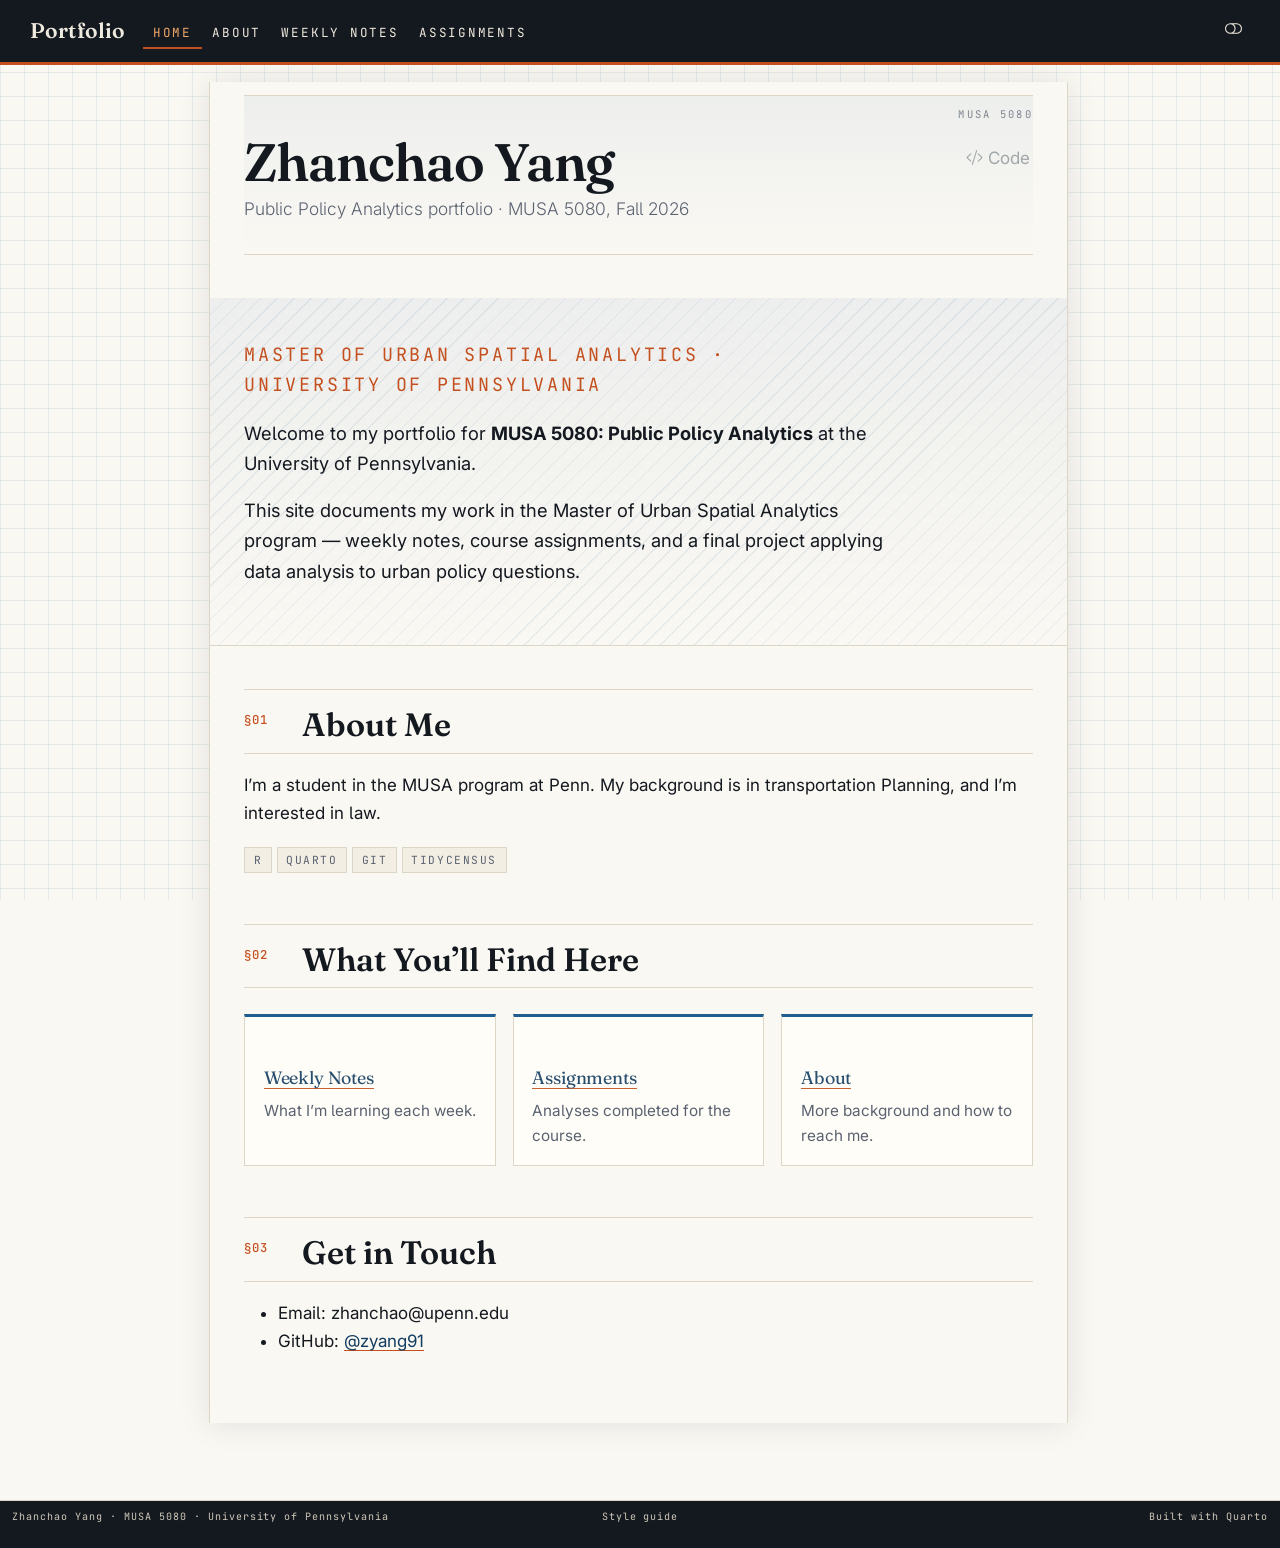
==== commit 04ae06d7: "try sth interesting" ====
--- a/docs/index.html
+++ b/docs/index.html
@@ -7,7 +7,7 @@
 <meta name="viewport" content="width=device-width, initial-scale=1.0, user-scalable=yes">
 
 
-<title>Home – Zhanchao’s MUSA 5080 Portfolio</title>
+<title>Zhanchao Yang – Zhanchao’s MUSA 5080 Portfolio</title>
 <style>
 code{white-space: pre-wrap;}
 span.smallcaps{font-variant: small-caps;}
@@ -59,7 +59,6 @@
 
 
 <script src="site_libs/quarto-nav/quarto-nav.js"></script>
-<script src="site_libs/quarto-nav/headroom.min.js"></script>
 <script src="site_libs/clipboard/clipboard.min.js"></script>
 <script src="site_libs/quarto-search/autocomplete.umd.js"></script>
 <script src="site_libs/quarto-search/fuse.min.js"></script>
@@ -71,10 +70,14 @@
 <script src="site_libs/quarto-html/tippy.umd.min.js"></script>
 <script src="site_libs/quarto-html/anchor.min.js"></script>
 <link href="site_libs/quarto-html/tippy.css" rel="stylesheet">
-<link href="site_libs/quarto-html/quarto-syntax-highlighting-ea385d0e468b0dd5ea5bf0780b1290d9.css" rel="stylesheet" id="quarto-text-highlighting-styles">
+<link href="site_libs/quarto-html/quarto-syntax-highlighting-4f1a268b2874b3c00d061ec2ee109c48.css" rel="stylesheet" class="quarto-color-scheme" id="quarto-text-highlighting-styles">
+<link href="site_libs/quarto-html/quarto-syntax-highlighting-dark-f0fb7f596c4e864c7319cb9e441a77d7.css" rel="stylesheet" class="quarto-color-scheme quarto-color-alternate" id="quarto-text-highlighting-styles">
+<link href="site_libs/quarto-html/quarto-syntax-highlighting-4f1a268b2874b3c00d061ec2ee109c48.css" rel="stylesheet" class="quarto-color-scheme-extra" id="quarto-text-highlighting-styles">
 <script src="site_libs/bootstrap/bootstrap.min.js"></script>
 <link href="site_libs/bootstrap/bootstrap-icons.css" rel="stylesheet">
-<link href="site_libs/bootstrap/bootstrap-c1fac2584b48ed01fb6e278e36375074.min.css" rel="stylesheet" append-hash="true" id="quarto-bootstrap" data-mode="light">
+<link href="site_libs/bootstrap/bootstrap-bee37ff6da3ac0b0a028cc98bf48f9ae.min.css" rel="stylesheet" append-hash="true" class="quarto-color-scheme" id="quarto-bootstrap" data-mode="light">
+<link href="site_libs/bootstrap/bootstrap-dark-8dac170304fdafbc0734af0221c5d9ce.min.css" rel="stylesheet" append-hash="true" class="quarto-color-scheme quarto-color-alternate" id="quarto-bootstrap" data-mode="dark">
+<link href="site_libs/bootstrap/bootstrap-bee37ff6da3ac0b0a028cc98bf48f9ae.min.css" rel="stylesheet" append-hash="true" class="quarto-color-scheme-extra" id="quarto-bootstrap" data-mode="light">
 <script id="quarto-search-options" type="application/json">{
   "location": "navbar",
   "copy-button": false,
@@ -102,11 +105,179 @@
     "search-label": "Search"
   }
 }</script>
+<style>html{ scroll-behavior: smooth; }</style>
+<!-- Blueprint theme typefaces: Fraunces (display serif, variable SOFT/WONK
+     axes used by the headings), Inter (body), JetBrains Mono (labels/code). -->
+<link rel="preconnect" href="https://fonts.googleapis.com">
+<link rel="preconnect" href="https://fonts.gstatic.com" crossorigin="">
+<link rel="stylesheet" href="https://fonts.googleapis.com/css2?family=Fraunces:opsz,wght@9..144,400..700&amp;family=Inter:wght@400;500;600&amp;family=JetBrains+Mono:wght@400;500&amp;display=swap">
 
 
 </head>
 
-<body class="nav-fixed quarto-light">
+<body class="nav-fixed fullcontent quarto-light"><script id="quarto-html-before-body" type="application/javascript">
+    const toggleBodyColorMode = (bsSheetEl) => {
+      const mode = bsSheetEl.getAttribute("data-mode");
+      const bodyEl = window.document.querySelector("body");
+      if (mode === "dark") {
+        bodyEl.classList.add("quarto-dark");
+        bodyEl.classList.remove("quarto-light");
+      } else {
+        bodyEl.classList.add("quarto-light");
+        bodyEl.classList.remove("quarto-dark");
+      }
+    }
+    const toggleBodyColorPrimary = () => {
+      const bsSheetEl = window.document.querySelector("link#quarto-bootstrap:not([rel=disabled-stylesheet])");
+      if (bsSheetEl) {
+        toggleBodyColorMode(bsSheetEl);
+      }
+    }
+    const setColorSchemeToggle = (alternate) => {
+      const toggles = window.document.querySelectorAll('.quarto-color-scheme-toggle');
+      for (let i=0; i < toggles.length; i++) {
+        const toggle = toggles[i];
+        if (toggle) {
+          if (alternate) {
+            toggle.classList.add("alternate");
+          } else {
+            toggle.classList.remove("alternate");
+          }
+        }
+      }
+    };
+    const toggleColorMode = (alternate) => {
+      // Switch the stylesheets
+      const primaryStylesheets = window.document.querySelectorAll('link.quarto-color-scheme:not(.quarto-color-alternate)');
+      const alternateStylesheets = window.document.querySelectorAll('link.quarto-color-scheme.quarto-color-alternate');
+      manageTransitions('#quarto-margin-sidebar .nav-link', false);
+      if (alternate) {
+        // note: dark is layered on light, we don't disable primary!
+        enableStylesheet(alternateStylesheets);
+        for (const sheetNode of alternateStylesheets) {
+          if (sheetNode.id === "quarto-bootstrap") {
+            toggleBodyColorMode(sheetNode);
+          }
+        }
+      } else {
+        disableStylesheet(alternateStylesheets);
+        enableStylesheet(primaryStylesheets)
+        toggleBodyColorPrimary();
+      }
+      manageTransitions('#quarto-margin-sidebar .nav-link', true);
+      // Switch the toggles
+      setColorSchemeToggle(alternate)
+      // Hack to workaround the fact that safari doesn't
+      // properly recolor the scrollbar when toggling (#1455)
+      if (navigator.userAgent.indexOf('Safari') > 0 && navigator.userAgent.indexOf('Chrome') == -1) {
+        manageTransitions("body", false);
+        window.scrollTo(0, 1);
+        setTimeout(() => {
+          window.scrollTo(0, 0);
+          manageTransitions("body", true);
+        }, 40);
+      }
+    }
+    const disableStylesheet = (stylesheets) => {
+      for (let i=0; i < stylesheets.length; i++) {
+        const stylesheet = stylesheets[i];
+        stylesheet.rel = 'disabled-stylesheet';
+      }
+    }
+    const enableStylesheet = (stylesheets) => {
+      for (let i=0; i < stylesheets.length; i++) {
+        const stylesheet = stylesheets[i];
+        if(stylesheet.rel !== 'stylesheet') { // for Chrome, which will still FOUC without this check
+          stylesheet.rel = 'stylesheet';
+        }
+      }
+    }
+    const manageTransitions = (selector, allowTransitions) => {
+      const els = window.document.querySelectorAll(selector);
+      for (let i=0; i < els.length; i++) {
+        const el = els[i];
+        if (allowTransitions) {
+          el.classList.remove('notransition');
+        } else {
+          el.classList.add('notransition');
+        }
+      }
+    }
+    const isFileUrl = () => {
+      return window.location.protocol === 'file:';
+    }
+    const hasAlternateSentinel = () => {
+      let styleSentinel = getColorSchemeSentinel();
+      if (styleSentinel !== null) {
+        return styleSentinel === "alternate";
+      } else {
+        return false;
+      }
+    }
+    const setStyleSentinel = (alternate) => {
+      const value = alternate ? "alternate" : "default";
+      if (!isFileUrl()) {
+        window.localStorage.setItem("quarto-color-scheme", value);
+      } else {
+        localAlternateSentinel = value;
+      }
+    }
+    const getColorSchemeSentinel = () => {
+      if (!isFileUrl()) {
+        const storageValue = window.localStorage.getItem("quarto-color-scheme");
+        return storageValue != null ? storageValue : localAlternateSentinel;
+      } else {
+        return localAlternateSentinel;
+      }
+    }
+    const toggleGiscusIfUsed = (isAlternate, darkModeDefault) => {
+      const baseTheme = document.querySelector('#giscus-base-theme')?.value ?? 'light';
+      const alternateTheme = document.querySelector('#giscus-alt-theme')?.value ?? 'dark';
+      let newTheme = '';
+      if(authorPrefersDark) {
+        newTheme = isAlternate ? baseTheme : alternateTheme;
+      } else {
+        newTheme = isAlternate ? alternateTheme : baseTheme;
+      }
+      const changeGiscusTheme = () => {
+        // From: https://github.com/giscus/giscus/issues/336
+        const sendMessage = (message) => {
+          const iframe = document.querySelector('iframe.giscus-frame');
+          if (!iframe) return;
+          iframe.contentWindow.postMessage({ giscus: message }, 'https://giscus.app');
+        }
+        sendMessage({
+          setConfig: {
+            theme: newTheme
+          }
+        });
+      }
+      const isGiscussLoaded = window.document.querySelector('iframe.giscus-frame') !== null;
+      if (isGiscussLoaded) {
+        changeGiscusTheme();
+      }
+    };
+    const authorPrefersDark = false;
+    const darkModeDefault = authorPrefersDark;
+      document.querySelector('link#quarto-text-highlighting-styles.quarto-color-scheme-extra').rel = 'disabled-stylesheet';
+      document.querySelector('link#quarto-bootstrap.quarto-color-scheme-extra').rel = 'disabled-stylesheet';
+    let localAlternateSentinel = darkModeDefault ? 'alternate' : 'default';
+    // Dark / light mode switch
+    window.quartoToggleColorScheme = () => {
+      // Read the current dark / light value
+      let toAlternate = !hasAlternateSentinel();
+      toggleColorMode(toAlternate);
+      setStyleSentinel(toAlternate);
+      toggleGiscusIfUsed(toAlternate, darkModeDefault);
+      window.dispatchEvent(new Event('resize'));
+    };
+    // Switch to dark mode if need be
+    if (hasAlternateSentinel()) {
+      toggleColorMode(true);
+    } else {
+      toggleColorMode(false);
+    }
+  </script>
 
 <div id="quarto-search-results"></div>
   <header id="quarto-header" class="headroom fixed-top">
@@ -149,6 +320,7 @@
 </ul>
           </div> <!-- /navcollapse -->
             <div class="quarto-navbar-tools">
+  <a href="" class="quarto-color-scheme-toggle quarto-navigation-tool  px-1" onclick="window.quartoToggleColorScheme(); return false;" title="Toggle dark mode"><i class="bi"></i></a>
 </div>
       </div> <!-- /container-fluid -->
     </nav>
@@ -157,26 +329,15 @@
 <div id="quarto-content" class="quarto-container page-columns page-rows-contents page-layout-article page-navbar">
 <!-- sidebar -->
 <!-- margin-sidebar -->
-    <div id="quarto-margin-sidebar" class="sidebar margin-sidebar">
-        <nav id="TOC" role="doc-toc" class="toc-active">
-    <h2 id="toc-title">On this page</h2>
-   
-  <ul>
-  <li><a href="#welcome" id="toc-welcome" class="nav-link active" data-scroll-target="#welcome">Zhanchao Yang</a>
-  <ul class="collapse">
-  <li><a href="#about-me" id="toc-about-me" class="nav-link" data-scroll-target="#about-me">About Me</a></li>
-  <li><a href="#what-youll-find-here" id="toc-what-youll-find-here" class="nav-link" data-scroll-target="#what-youll-find-here">What You’ll Find Here</a></li>
-  <li><a href="#get-in-touch" id="toc-get-in-touch" class="nav-link" data-scroll-target="#get-in-touch">Get in Touch</a></li>
-  </ul></li>
-  </ul>
-</nav>
-    </div>
+    
 <!-- main -->
 <main class="content" id="quarto-document-content">
 
+
 <header id="title-block-header" class="quarto-title-block default">
 <div class="quarto-title">
-<div class="quarto-title-block"><div><h1 class="title">Home</h1><button type="button" class="btn code-tools-button" id="quarto-code-tools-source"><i class="bi"></i> Code</button></div></div>
+<div class="quarto-title-block"><div><h1 class="title">Zhanchao Yang</h1><button type="button" class="btn code-tools-button" id="quarto-code-tools-source"><i class="bi"></i> Code</button></div></div>
+<p class="subtitle lead">Public Policy Analytics portfolio · MUSA 5080, Fall 2026</p>
 </div>
 
 
@@ -193,21 +354,34 @@
 </header>
 
 
-<section id="welcome" class="level1">
-<h1>Zhanchao Yang</h1>
+<div id="welcome" class="bp-hero">
+<div class="bp-kicker">
+<p>Master of Urban Spatial Analytics · University of Pennsylvania</p>
+</div>
 <p>Welcome to my portfolio for <strong>MUSA 5080: Public Policy Analytics</strong> at the University of Pennsylvania.</p>
 <p>This site documents my work in the Master of Urban Spatial Analytics program — weekly notes, course assignments, and a final project applying data analysis to urban policy questions.</p>
+</div>
 <section id="about-me" class="level2">
 <h2 class="anchored" data-anchor-id="about-me">About Me</h2>
 <p>I’m a student in the MUSA program at Penn. My background is in transportation Planning, and I’m interested in law.</p>
+<p><span class="bp-tag">R</span> <span class="bp-tag">Quarto</span> <span class="bp-tag">Git</span> <span class="bp-tag">tidycensus</span></p>
 </section>
 <section id="what-youll-find-here" class="level2">
 <h2 class="anchored" data-anchor-id="what-youll-find-here">What You’ll Find Here</h2>
-<ul>
-<li><strong><a href="./weekly-notes/index.html">Weekly Notes</a></strong> — what I’m learning each week</li>
-<li><strong><a href="./assignments/index.html">Assignments</a></strong> — analyses completed for the course</li>
-<li><strong><a href="./about.html">About</a></strong> — more background and how to reach me</li>
-</ul>
+<div class="bp-grid">
+<section id="weekly-notes" class="level3">
+<h3 class="anchored" data-anchor-id="weekly-notes"><a href="./weekly-notes/index.html">Weekly Notes</a></h3>
+<p>What I’m learning each week.</p>
+</section>
+<section id="assignments" class="level3">
+<h3 class="anchored" data-anchor-id="assignments"><a href="./assignments/index.html">Assignments</a></h3>
+<p>Analyses completed for the course.</p>
+</section>
+<section id="about" class="level3">
+<h3 class="anchored" data-anchor-id="about"><a href="./about.html">About</a></h3>
+<p>More background and how to reach me.</p>
+</section>
+</div>
 </section>
 <section id="get-in-touch" class="level2">
 <h2 class="anchored" data-anchor-id="get-in-touch">Get in Touch</h2>
@@ -220,11 +394,23 @@
 <!-- -->
 
 </section>
-</section>
 
 </main> <!-- /main -->
 <script id="quarto-html-after-body" type="application/javascript">
   window.document.addEventListener("DOMContentLoaded", function (event) {
+    // Ensure there is a toggle, if there isn't float one in the top right
+    if (window.document.querySelector('.quarto-color-scheme-toggle') === null) {
+      const a = window.document.createElement('a');
+      a.classList.add('top-right');
+      a.classList.add('quarto-color-scheme-toggle');
+      a.href = "";
+      a.onclick = function() { try { window.quartoToggleColorScheme(); } catch {} return false; };
+      const i = window.document.createElement("i");
+      i.classList.add('bi');
+      a.appendChild(i);
+      window.document.body.appendChild(a);
+    }
+    setColorSchemeToggle(hasAlternateSentinel())
     const icon = "";
     const anchorJS = new window.AnchorJS();
     anchorJS.options = {
@@ -360,6 +546,11 @@
           if (link.dataset.originalHref !== undefined) {
             link.href = link.dataset.originalHref;
           }
+            // target, if specified
+            link.setAttribute("target", "_blank");
+            if (link.getAttribute("rel") === null) {
+              link.setAttribute("rel", "noopener");
+            }
         }
       }
     function tippyHover(el, contentFn, onTriggerFn, onUntriggerFn) {
@@ -674,39 +865,72 @@
   });
   </script><div class="modal fade" id="quarto-embedded-source-code-modal" tabindex="-1" aria-labelledby="quarto-embedded-source-code-modal-label" aria-hidden="true"><div class="modal-dialog modal-dialog-scrollable"><div class="modal-content"><div class="modal-header"><h5 class="modal-title" id="quarto-embedded-source-code-modal-label">Source Code</h5><button class="btn-close" data-bs-dismiss="modal"></button></div><div class="modal-body"><div class="">
 <div class="sourceCode" id="cb1" data-shortcodes="false"><pre class="sourceCode markdown code-with-copy"><code class="sourceCode markdown"><span id="cb1-1"><a href="#cb1-1" aria-hidden="true" tabindex="-1"></a><span class="co">---</span></span>
-<span id="cb1-2"><a href="#cb1-2" aria-hidden="true" tabindex="-1"></a><span class="an">title:</span><span class="co"> "Home"</span></span>
-<span id="cb1-3"><a href="#cb1-3" aria-hidden="true" tabindex="-1"></a><span class="co">---</span></span>
-<span id="cb1-4"><a href="#cb1-4" aria-hidden="true" tabindex="-1"></a></span>
-<span id="cb1-5"><a href="#cb1-5" aria-hidden="true" tabindex="-1"></a><span class="fu"># Zhanchao Yang {#welcome}</span></span>
+<span id="cb1-2"><a href="#cb1-2" aria-hidden="true" tabindex="-1"></a><span class="an">title:</span><span class="co"> "Zhanchao Yang"</span></span>
+<span id="cb1-3"><a href="#cb1-3" aria-hidden="true" tabindex="-1"></a><span class="an">subtitle:</span><span class="co"> "Public Policy Analytics portfolio · MUSA 5080, Fall 2026"</span></span>
+<span id="cb1-4"><a href="#cb1-4" aria-hidden="true" tabindex="-1"></a><span class="an">toc:</span><span class="co"> false</span></span>
+<span id="cb1-5"><a href="#cb1-5" aria-hidden="true" tabindex="-1"></a><span class="co">---</span></span>
 <span id="cb1-6"><a href="#cb1-6" aria-hidden="true" tabindex="-1"></a></span>
-<span id="cb1-7"><a href="#cb1-7" aria-hidden="true" tabindex="-1"></a></span>
-<span id="cb1-8"><a href="#cb1-8" aria-hidden="true" tabindex="-1"></a>Welcome to my portfolio for **MUSA 5080: Public Policy Analytics** at the</span>
-<span id="cb1-9"><a href="#cb1-9" aria-hidden="true" tabindex="-1"></a>University of Pennsylvania.</span>
-<span id="cb1-10"><a href="#cb1-10" aria-hidden="true" tabindex="-1"></a></span>
-<span id="cb1-11"><a href="#cb1-11" aria-hidden="true" tabindex="-1"></a>This site documents my work in the Master of Urban Spatial Analytics program —</span>
-<span id="cb1-12"><a href="#cb1-12" aria-hidden="true" tabindex="-1"></a>weekly notes, course assignments, and a final project applying data analysis to</span>
-<span id="cb1-13"><a href="#cb1-13" aria-hidden="true" tabindex="-1"></a>urban policy questions.</span>
+<span id="cb1-7"><a href="#cb1-7" aria-hidden="true" tabindex="-1"></a>::: {#welcome .bp-hero}</span>
+<span id="cb1-8"><a href="#cb1-8" aria-hidden="true" tabindex="-1"></a>::: {.bp-kicker}</span>
+<span id="cb1-9"><a href="#cb1-9" aria-hidden="true" tabindex="-1"></a>Master of Urban Spatial Analytics · University of Pennsylvania</span>
+<span id="cb1-10"><a href="#cb1-10" aria-hidden="true" tabindex="-1"></a>:::</span>
+<span id="cb1-11"><a href="#cb1-11" aria-hidden="true" tabindex="-1"></a></span>
+<span id="cb1-12"><a href="#cb1-12" aria-hidden="true" tabindex="-1"></a>Welcome to my portfolio for **MUSA 5080: Public Policy Analytics** at the</span>
+<span id="cb1-13"><a href="#cb1-13" aria-hidden="true" tabindex="-1"></a>University of Pennsylvania.</span>
 <span id="cb1-14"><a href="#cb1-14" aria-hidden="true" tabindex="-1"></a></span>
-<span id="cb1-15"><a href="#cb1-15" aria-hidden="true" tabindex="-1"></a><span class="fu">## About Me</span></span>
-<span id="cb1-16"><a href="#cb1-16" aria-hidden="true" tabindex="-1"></a></span>
-<span id="cb1-17"><a href="#cb1-17" aria-hidden="true" tabindex="-1"></a>I'm a student in the MUSA program at Penn. My background is in</span>
-<span id="cb1-18"><a href="#cb1-18" aria-hidden="true" tabindex="-1"></a>transportation Planning, and I'm interested in law.</span>
+<span id="cb1-15"><a href="#cb1-15" aria-hidden="true" tabindex="-1"></a>This site documents my work in the Master of Urban Spatial Analytics program —</span>
+<span id="cb1-16"><a href="#cb1-16" aria-hidden="true" tabindex="-1"></a>weekly notes, course assignments, and a final project applying data analysis to</span>
+<span id="cb1-17"><a href="#cb1-17" aria-hidden="true" tabindex="-1"></a>urban policy questions.</span>
+<span id="cb1-18"><a href="#cb1-18" aria-hidden="true" tabindex="-1"></a>:::</span>
 <span id="cb1-19"><a href="#cb1-19" aria-hidden="true" tabindex="-1"></a></span>
-<span id="cb1-20"><a href="#cb1-20" aria-hidden="true" tabindex="-1"></a><span class="fu">## What You'll Find Here</span></span>
+<span id="cb1-20"><a href="#cb1-20" aria-hidden="true" tabindex="-1"></a><span class="fu">## About Me</span></span>
 <span id="cb1-21"><a href="#cb1-21" aria-hidden="true" tabindex="-1"></a></span>
-<span id="cb1-22"><a href="#cb1-22" aria-hidden="true" tabindex="-1"></a><span class="ss">- </span>**[Weekly Notes](weekly-notes/index.qmd)** — what I'm learning each week</span>
-<span id="cb1-23"><a href="#cb1-23" aria-hidden="true" tabindex="-1"></a><span class="ss">- </span>**[Assignments](assignments/index.qmd)** — analyses completed for the course</span>
-<span id="cb1-24"><a href="#cb1-24" aria-hidden="true" tabindex="-1"></a><span class="ss">- </span>**[About](about.qmd)** — more background and how to reach me</span>
-<span id="cb1-25"><a href="#cb1-25" aria-hidden="true" tabindex="-1"></a></span>
-<span id="cb1-26"><a href="#cb1-26" aria-hidden="true" tabindex="-1"></a><span class="fu">## Get in Touch</span></span>
-<span id="cb1-27"><a href="#cb1-27" aria-hidden="true" tabindex="-1"></a></span>
+<span id="cb1-22"><a href="#cb1-22" aria-hidden="true" tabindex="-1"></a>I'm a student in the MUSA program at Penn. My background is in</span>
+<span id="cb1-23"><a href="#cb1-23" aria-hidden="true" tabindex="-1"></a>transportation Planning, and I'm interested in law.</span>
+<span id="cb1-24"><a href="#cb1-24" aria-hidden="true" tabindex="-1"></a></span>
+<span id="cb1-25"><a href="#cb1-25" aria-hidden="true" tabindex="-1"></a><span class="co">[</span><span class="ot">R</span><span class="co">]</span>{.bp-tag} <span class="co">[</span><span class="ot">Quarto</span><span class="co">]</span>{.bp-tag} <span class="co">[</span><span class="ot">Git</span><span class="co">]</span>{.bp-tag} <span class="co">[</span><span class="ot">tidycensus</span><span class="co">]</span>{.bp-tag}</span>
+<span id="cb1-26"><a href="#cb1-26" aria-hidden="true" tabindex="-1"></a></span>
+<span id="cb1-27"><a href="#cb1-27" aria-hidden="true" tabindex="-1"></a><span class="fu">## What You'll Find Here</span></span>
 <span id="cb1-28"><a href="#cb1-28" aria-hidden="true" tabindex="-1"></a></span>
-<span id="cb1-29"><a href="#cb1-29" aria-hidden="true" tabindex="-1"></a><span class="ss">- </span>Email: zhanchao@upenn.edu</span>
-<span id="cb1-30"><a href="#cb1-30" aria-hidden="true" tabindex="-1"></a><span class="ss">- </span>GitHub: <span class="co">[</span><span class="ot">@zyang91</span><span class="co">](https://github.com/zyang91)</span></span></code><button title="Copy to Clipboard" class="code-copy-button" data-in-quarto-modal=""><i class="bi"></i></button></pre></div>
+<span id="cb1-29"><a href="#cb1-29" aria-hidden="true" tabindex="-1"></a>::: {.bp-grid}</span>
+<span id="cb1-30"><a href="#cb1-30" aria-hidden="true" tabindex="-1"></a>::: {}</span>
+<span id="cb1-31"><a href="#cb1-31" aria-hidden="true" tabindex="-1"></a><span class="fu">### [Weekly Notes](weekly-notes/index.qmd)</span></span>
+<span id="cb1-32"><a href="#cb1-32" aria-hidden="true" tabindex="-1"></a>What I'm learning each week.</span>
+<span id="cb1-33"><a href="#cb1-33" aria-hidden="true" tabindex="-1"></a>:::</span>
+<span id="cb1-34"><a href="#cb1-34" aria-hidden="true" tabindex="-1"></a></span>
+<span id="cb1-35"><a href="#cb1-35" aria-hidden="true" tabindex="-1"></a>::: {}</span>
+<span id="cb1-36"><a href="#cb1-36" aria-hidden="true" tabindex="-1"></a><span class="fu">### [Assignments](assignments/index.qmd)</span></span>
+<span id="cb1-37"><a href="#cb1-37" aria-hidden="true" tabindex="-1"></a>Analyses completed for the course.</span>
+<span id="cb1-38"><a href="#cb1-38" aria-hidden="true" tabindex="-1"></a>:::</span>
+<span id="cb1-39"><a href="#cb1-39" aria-hidden="true" tabindex="-1"></a></span>
+<span id="cb1-40"><a href="#cb1-40" aria-hidden="true" tabindex="-1"></a>::: {}</span>
+<span id="cb1-41"><a href="#cb1-41" aria-hidden="true" tabindex="-1"></a><span class="fu">### [About](about.qmd)</span></span>
+<span id="cb1-42"><a href="#cb1-42" aria-hidden="true" tabindex="-1"></a>More background and how to reach me.</span>
+<span id="cb1-43"><a href="#cb1-43" aria-hidden="true" tabindex="-1"></a>:::</span>
+<span id="cb1-44"><a href="#cb1-44" aria-hidden="true" tabindex="-1"></a>:::</span>
+<span id="cb1-45"><a href="#cb1-45" aria-hidden="true" tabindex="-1"></a></span>
+<span id="cb1-46"><a href="#cb1-46" aria-hidden="true" tabindex="-1"></a><span class="fu">## Get in Touch</span></span>
+<span id="cb1-47"><a href="#cb1-47" aria-hidden="true" tabindex="-1"></a></span>
+<span id="cb1-48"><a href="#cb1-48" aria-hidden="true" tabindex="-1"></a><span class="ss">- </span>Email: zhanchao@upenn.edu</span>
+<span id="cb1-49"><a href="#cb1-49" aria-hidden="true" tabindex="-1"></a><span class="ss">- </span>GitHub: <span class="co">[</span><span class="ot">@zyang91</span><span class="co">](https://github.com/zyang91)</span></span></code><button title="Copy to Clipboard" class="code-copy-button" data-in-quarto-modal=""><i class="bi"></i></button></pre></div>
 </div></div></div></div></div>
 </div> <!-- /content -->
-
-
-
-
+<footer class="footer">
+  <div class="nav-footer">
+    <div class="nav-footer-left">
+<p>Zhanchao Yang · MUSA 5080 · University of Pennsylvania</p>
+</div>   
+    <div class="nav-footer-center">
+<p><a href="./styleguide.html">Style guide</a></p>
+</div>
+    <div class="nav-footer-right">
+<p>Built with <a href="https://quarto.org">Quarto</a></p>
+</div>
+  </div>
+</footer>
+
+
+
+
+<script src="site_libs/quarto-html/zenscroll-min.js"></script>
 </body></html>
--- a/docs/site_libs/quarto-html/quarto-syntax-highlighting-4f1a268b2874b3c00d061ec2ee109c48.css
+++ b/docs/site_libs/quarto-html/quarto-syntax-highlighting-4f1a268b2874b3c00d061ec2ee109c48.css
@@ -0,0 +1,236 @@
+/* quarto syntax highlight colors */
+:root {
+  --quarto-hl-ot-color: #003B4F;
+  --quarto-hl-at-color: #657422;
+  --quarto-hl-ss-color: #20794D;
+  --quarto-hl-an-color: #5E5E5E;
+  --quarto-hl-fu-color: #4758AB;
+  --quarto-hl-st-color: #20794D;
+  --quarto-hl-cf-color: #003B4F;
+  --quarto-hl-op-color: #5E5E5E;
+  --quarto-hl-er-color: #AD0000;
+  --quarto-hl-bn-color: #AD0000;
+  --quarto-hl-al-color: #AD0000;
+  --quarto-hl-va-color: #111111;
+  --quarto-hl-bu-color: inherit;
+  --quarto-hl-ex-color: inherit;
+  --quarto-hl-pp-color: #AD0000;
+  --quarto-hl-in-color: #5E5E5E;
+  --quarto-hl-vs-color: #20794D;
+  --quarto-hl-wa-color: #5E5E5E;
+  --quarto-hl-do-color: #5E5E5E;
+  --quarto-hl-im-color: #00769E;
+  --quarto-hl-ch-color: #20794D;
+  --quarto-hl-dt-color: #AD0000;
+  --quarto-hl-fl-color: #AD0000;
+  --quarto-hl-co-color: #5E5E5E;
+  --quarto-hl-cv-color: #5E5E5E;
+  --quarto-hl-cn-color: #8f5902;
+  --quarto-hl-sc-color: #5E5E5E;
+  --quarto-hl-dv-color: #AD0000;
+  --quarto-hl-kw-color: #003B4F;
+}
+
+/* other quarto variables */
+:root {
+  --quarto-font-monospace: "JetBrains Mono", ui-monospace, "SF Mono", monospace;
+}
+
+/* syntax highlight based on Pandoc's rules */
+pre > code.sourceCode > span {
+  color: #003B4F;
+}
+
+code.sourceCode > span {
+  color: #003B4F;
+}
+
+div.sourceCode,
+div.sourceCode pre.sourceCode {
+  color: #003B4F;
+}
+
+/* Normal */
+code span {
+  color: #003B4F;
+}
+
+/* Alert */
+code span.al {
+  color: #AD0000;
+  font-style: inherit;
+}
+
+/* Annotation */
+code span.an {
+  color: #5E5E5E;
+  font-style: inherit;
+}
+
+/* Attribute */
+code span.at {
+  color: #657422;
+  font-style: inherit;
+}
+
+/* BaseN */
+code span.bn {
+  color: #AD0000;
+  font-style: inherit;
+}
+
+/* BuiltIn */
+code span.bu {
+  font-style: inherit;
+}
+
+/* ControlFlow */
+code span.cf {
+  color: #003B4F;
+  font-weight: bold;
+  font-style: inherit;
+}
+
+/* Char */
+code span.ch {
+  color: #20794D;
+  font-style: inherit;
+}
+
+/* Constant */
+code span.cn {
+  color: #8f5902;
+  font-style: inherit;
+}
+
+/* Comment */
+code span.co {
+  color: #5E5E5E;
+  font-style: inherit;
+}
+
+/* CommentVar */
+code span.cv {
+  color: #5E5E5E;
+  font-style: italic;
+}
+
+/* Documentation */
+code span.do {
+  color: #5E5E5E;
+  font-style: italic;
+}
+
+/* DataType */
+code span.dt {
+  color: #AD0000;
+  font-style: inherit;
+}
+
+/* DecVal */
+code span.dv {
+  color: #AD0000;
+  font-style: inherit;
+}
+
+/* Error */
+code span.er {
+  color: #AD0000;
+  font-style: inherit;
+}
+
+/* Extension */
+code span.ex {
+  font-style: inherit;
+}
+
+/* Float */
+code span.fl {
+  color: #AD0000;
+  font-style: inherit;
+}
+
+/* Function */
+code span.fu {
+  color: #4758AB;
+  font-style: inherit;
+}
+
+/* Import */
+code span.im {
+  color: #00769E;
+  font-style: inherit;
+}
+
+/* Information */
+code span.in {
+  color: #5E5E5E;
+  font-style: inherit;
+}
+
+/* Keyword */
+code span.kw {
+  color: #003B4F;
+  font-weight: bold;
+  font-style: inherit;
+}
+
+/* Operator */
+code span.op {
+  color: #5E5E5E;
+  font-style: inherit;
+}
+
+/* Other */
+code span.ot {
+  color: #003B4F;
+  font-style: inherit;
+}
+
+/* Preprocessor */
+code span.pp {
+  color: #AD0000;
+  font-style: inherit;
+}
+
+/* SpecialChar */
+code span.sc {
+  color: #5E5E5E;
+  font-style: inherit;
+}
+
+/* SpecialString */
+code span.ss {
+  color: #20794D;
+  font-style: inherit;
+}
+
+/* String */
+code span.st {
+  color: #20794D;
+  font-style: inherit;
+}
+
+/* Variable */
+code span.va {
+  color: #111111;
+  font-style: inherit;
+}
+
+/* VerbatimString */
+code span.vs {
+  color: #20794D;
+  font-style: inherit;
+}
+
+/* Warning */
+code span.wa {
+  color: #5E5E5E;
+  font-style: italic;
+}
+
+.prevent-inlining {
+  content: "</";
+}
+
+/*# sourceMappingURL=050383e9f96e75bbe44ea71bf9c4df4b.css.map */
--- a/docs/site_libs/quarto-html/quarto-syntax-highlighting-dark-f0fb7f596c4e864c7319cb9e441a77d7.css
+++ b/docs/site_libs/quarto-html/quarto-syntax-highlighting-dark-f0fb7f596c4e864c7319cb9e441a77d7.css
@@ -0,0 +1,219 @@
+/* quarto syntax highlight colors */
+:root {
+  --quarto-hl-al-color: #f07178;
+  --quarto-hl-an-color: #d4d0ab;
+  --quarto-hl-at-color: #00e0e0;
+  --quarto-hl-bn-color: #d4d0ab;
+  --quarto-hl-bu-color: #abe338;
+  --quarto-hl-ch-color: #abe338;
+  --quarto-hl-co-color: #f8f8f2;
+  --quarto-hl-cv-color: #ffd700;
+  --quarto-hl-cn-color: #ffd700;
+  --quarto-hl-cf-color: #ffa07a;
+  --quarto-hl-dt-color: #ffa07a;
+  --quarto-hl-dv-color: #d4d0ab;
+  --quarto-hl-do-color: #f8f8f2;
+  --quarto-hl-er-color: #f07178;
+  --quarto-hl-ex-color: #00e0e0;
+  --quarto-hl-fl-color: #d4d0ab;
+  --quarto-hl-fu-color: #ffa07a;
+  --quarto-hl-im-color: #abe338;
+  --quarto-hl-in-color: #d4d0ab;
+  --quarto-hl-kw-color: #ffa07a;
+  --quarto-hl-op-color: #ffa07a;
+  --quarto-hl-ot-color: #00e0e0;
+  --quarto-hl-pp-color: #dcc6e0;
+  --quarto-hl-re-color: #00e0e0;
+  --quarto-hl-sc-color: #abe338;
+  --quarto-hl-ss-color: #abe338;
+  --quarto-hl-st-color: #abe338;
+  --quarto-hl-va-color: #00e0e0;
+  --quarto-hl-vs-color: #abe338;
+  --quarto-hl-wa-color: #dcc6e0;
+}
+
+/* other quarto variables */
+:root {
+  --quarto-font-monospace: "JetBrains Mono", ui-monospace, "SF Mono", monospace;
+}
+
+/* syntax highlight based on Pandoc's rules */
+pre > code.sourceCode > span {
+  color: #f8f8f2;
+}
+
+code.sourceCode > span {
+  color: #f8f8f2;
+}
+
+div.sourceCode,
+div.sourceCode pre.sourceCode {
+  color: #f8f8f2;
+}
+
+/* Normal */
+code span {
+  color: #f8f8f2;
+}
+
+/* Alert */
+code span.al {
+  color: #f07178;
+}
+
+/* Annotation */
+code span.an {
+  color: #d4d0ab;
+}
+
+/* Attribute */
+code span.at {
+  color: #00e0e0;
+}
+
+/* BaseN */
+code span.bn {
+  color: #d4d0ab;
+}
+
+/* BuiltIn */
+code span.bu {
+  color: #abe338;
+}
+
+/* ControlFlow */
+code span.cf {
+  font-weight: bold;
+  color: #ffa07a;
+}
+
+/* Char */
+code span.ch {
+  color: #abe338;
+}
+
+/* Constant */
+code span.cn {
+  color: #ffd700;
+}
+
+/* Comment */
+code span.co {
+  font-style: italic;
+  color: #f8f8f2;
+}
+
+/* CommentVar */
+code span.cv {
+  color: #ffd700;
+}
+
+/* Documentation */
+code span.do {
+  color: #f8f8f2;
+}
+
+/* DataType */
+code span.dt {
+  color: #ffa07a;
+}
+
+/* DecVal */
+code span.dv {
+  color: #d4d0ab;
+}
+
+/* Error */
+code span.er {
+  color: #f07178;
+  text-decoration: underline;
+}
+
+/* Extension */
+code span.ex {
+  font-weight: bold;
+  color: #00e0e0;
+}
+
+/* Float */
+code span.fl {
+  color: #d4d0ab;
+}
+
+/* Function */
+code span.fu {
+  color: #ffa07a;
+}
+
+/* Import */
+code span.im {
+  color: #abe338;
+}
+
+/* Information */
+code span.in {
+  color: #d4d0ab;
+}
+
+/* Keyword */
+code span.kw {
+  font-weight: bold;
+  color: #ffa07a;
+}
+
+/* Operator */
+code span.op {
+  color: #ffa07a;
+}
+
+/* Other */
+code span.ot {
+  color: #00e0e0;
+}
+
+/* Preprocessor */
+code span.pp {
+  color: #dcc6e0;
+}
+
+/* RegionMarker */
+code span.re {
+  background-color: #f8f8f2;
+  color: #00e0e0;
+}
+
+/* SpecialChar */
+code span.sc {
+  color: #abe338;
+}
+
+/* SpecialString */
+code span.ss {
+  color: #abe338;
+}
+
+/* String */
+code span.st {
+  color: #abe338;
+}
+
+/* Variable */
+code span.va {
+  color: #00e0e0;
+}
+
+/* VerbatimString */
+code span.vs {
+  color: #abe338;
+}
+
+/* Warning */
+code span.wa {
+  color: #dcc6e0;
+}
+
+.prevent-inlining {
+  content: "</";
+}
+
+/*# sourceMappingURL=406ac9e728523ff810287a8580873690.css.map */
--- a/docs/site_libs/quarto-html/quarto-syntax-highlighting-4f1a268b2874b3c00d061ec2ee109c48.css
+++ b/docs/site_libs/quarto-html/quarto-syntax-highlighting-4f1a268b2874b3c00d061ec2ee109c48.css
@@ -0,0 +1,236 @@
+/* quarto syntax highlight colors */
+:root {
+  --quarto-hl-ot-color: #003B4F;
+  --quarto-hl-at-color: #657422;
+  --quarto-hl-ss-color: #20794D;
+  --quarto-hl-an-color: #5E5E5E;
+  --quarto-hl-fu-color: #4758AB;
+  --quarto-hl-st-color: #20794D;
+  --quarto-hl-cf-color: #003B4F;
+  --quarto-hl-op-color: #5E5E5E;
+  --quarto-hl-er-color: #AD0000;
+  --quarto-hl-bn-color: #AD0000;
+  --quarto-hl-al-color: #AD0000;
+  --quarto-hl-va-color: #111111;
+  --quarto-hl-bu-color: inherit;
+  --quarto-hl-ex-color: inherit;
+  --quarto-hl-pp-color: #AD0000;
+  --quarto-hl-in-color: #5E5E5E;
+  --quarto-hl-vs-color: #20794D;
+  --quarto-hl-wa-color: #5E5E5E;
+  --quarto-hl-do-color: #5E5E5E;
+  --quarto-hl-im-color: #00769E;
+  --quarto-hl-ch-color: #20794D;
+  --quarto-hl-dt-color: #AD0000;
+  --quarto-hl-fl-color: #AD0000;
+  --quarto-hl-co-color: #5E5E5E;
+  --quarto-hl-cv-color: #5E5E5E;
+  --quarto-hl-cn-color: #8f5902;
+  --quarto-hl-sc-color: #5E5E5E;
+  --quarto-hl-dv-color: #AD0000;
+  --quarto-hl-kw-color: #003B4F;
+}
+
+/* other quarto variables */
+:root {
+  --quarto-font-monospace: "JetBrains Mono", ui-monospace, "SF Mono", monospace;
+}
+
+/* syntax highlight based on Pandoc's rules */
+pre > code.sourceCode > span {
+  color: #003B4F;
+}
+
+code.sourceCode > span {
+  color: #003B4F;
+}
+
+div.sourceCode,
+div.sourceCode pre.sourceCode {
+  color: #003B4F;
+}
+
+/* Normal */
+code span {
+  color: #003B4F;
+}
+
+/* Alert */
+code span.al {
+  color: #AD0000;
+  font-style: inherit;
+}
+
+/* Annotation */
+code span.an {
+  color: #5E5E5E;
+  font-style: inherit;
+}
+
+/* Attribute */
+code span.at {
+  color: #657422;
+  font-style: inherit;
+}
+
+/* BaseN */
+code span.bn {
+  color: #AD0000;
+  font-style: inherit;
+}
+
+/* BuiltIn */
+code span.bu {
+  font-style: inherit;
+}
+
+/* ControlFlow */
+code span.cf {
+  color: #003B4F;
+  font-weight: bold;
+  font-style: inherit;
+}
+
+/* Char */
+code span.ch {
+  color: #20794D;
+  font-style: inherit;
+}
+
+/* Constant */
+code span.cn {
+  color: #8f5902;
+  font-style: inherit;
+}
+
+/* Comment */
+code span.co {
+  color: #5E5E5E;
+  font-style: inherit;
+}
+
+/* CommentVar */
+code span.cv {
+  color: #5E5E5E;
+  font-style: italic;
+}
+
+/* Documentation */
+code span.do {
+  color: #5E5E5E;
+  font-style: italic;
+}
+
+/* DataType */
+code span.dt {
+  color: #AD0000;
+  font-style: inherit;
+}
+
+/* DecVal */
+code span.dv {
+  color: #AD0000;
+  font-style: inherit;
+}
+
+/* Error */
+code span.er {
+  color: #AD0000;
+  font-style: inherit;
+}
+
+/* Extension */
+code span.ex {
+  font-style: inherit;
+}
+
+/* Float */
+code span.fl {
+  color: #AD0000;
+  font-style: inherit;
+}
+
+/* Function */
+code span.fu {
+  color: #4758AB;
+  font-style: inherit;
+}
+
+/* Import */
+code span.im {
+  color: #00769E;
+  font-style: inherit;
+}
+
+/* Information */
+code span.in {
+  color: #5E5E5E;
+  font-style: inherit;
+}
+
+/* Keyword */
+code span.kw {
+  color: #003B4F;
+  font-weight: bold;
+  font-style: inherit;
+}
+
+/* Operator */
+code span.op {
+  color: #5E5E5E;
+  font-style: inherit;
+}
+
+/* Other */
+code span.ot {
+  color: #003B4F;
+  font-style: inherit;
+}
+
+/* Preprocessor */
+code span.pp {
+  color: #AD0000;
+  font-style: inherit;
+}
+
+/* SpecialChar */
+code span.sc {
+  color: #5E5E5E;
+  font-style: inherit;
+}
+
+/* SpecialString */
+code span.ss {
+  color: #20794D;
+  font-style: inherit;
+}
+
+/* String */
+code span.st {
+  color: #20794D;
+  font-style: inherit;
+}
+
+/* Variable */
+code span.va {
+  color: #111111;
+  font-style: inherit;
+}
+
+/* VerbatimString */
+code span.vs {
+  color: #20794D;
+  font-style: inherit;
+}
+
+/* Warning */
+code span.wa {
+  color: #5E5E5E;
+  font-style: italic;
+}
+
+.prevent-inlining {
+  content: "</";
+}
+
+/*# sourceMappingURL=050383e9f96e75bbe44ea71bf9c4df4b.css.map */
